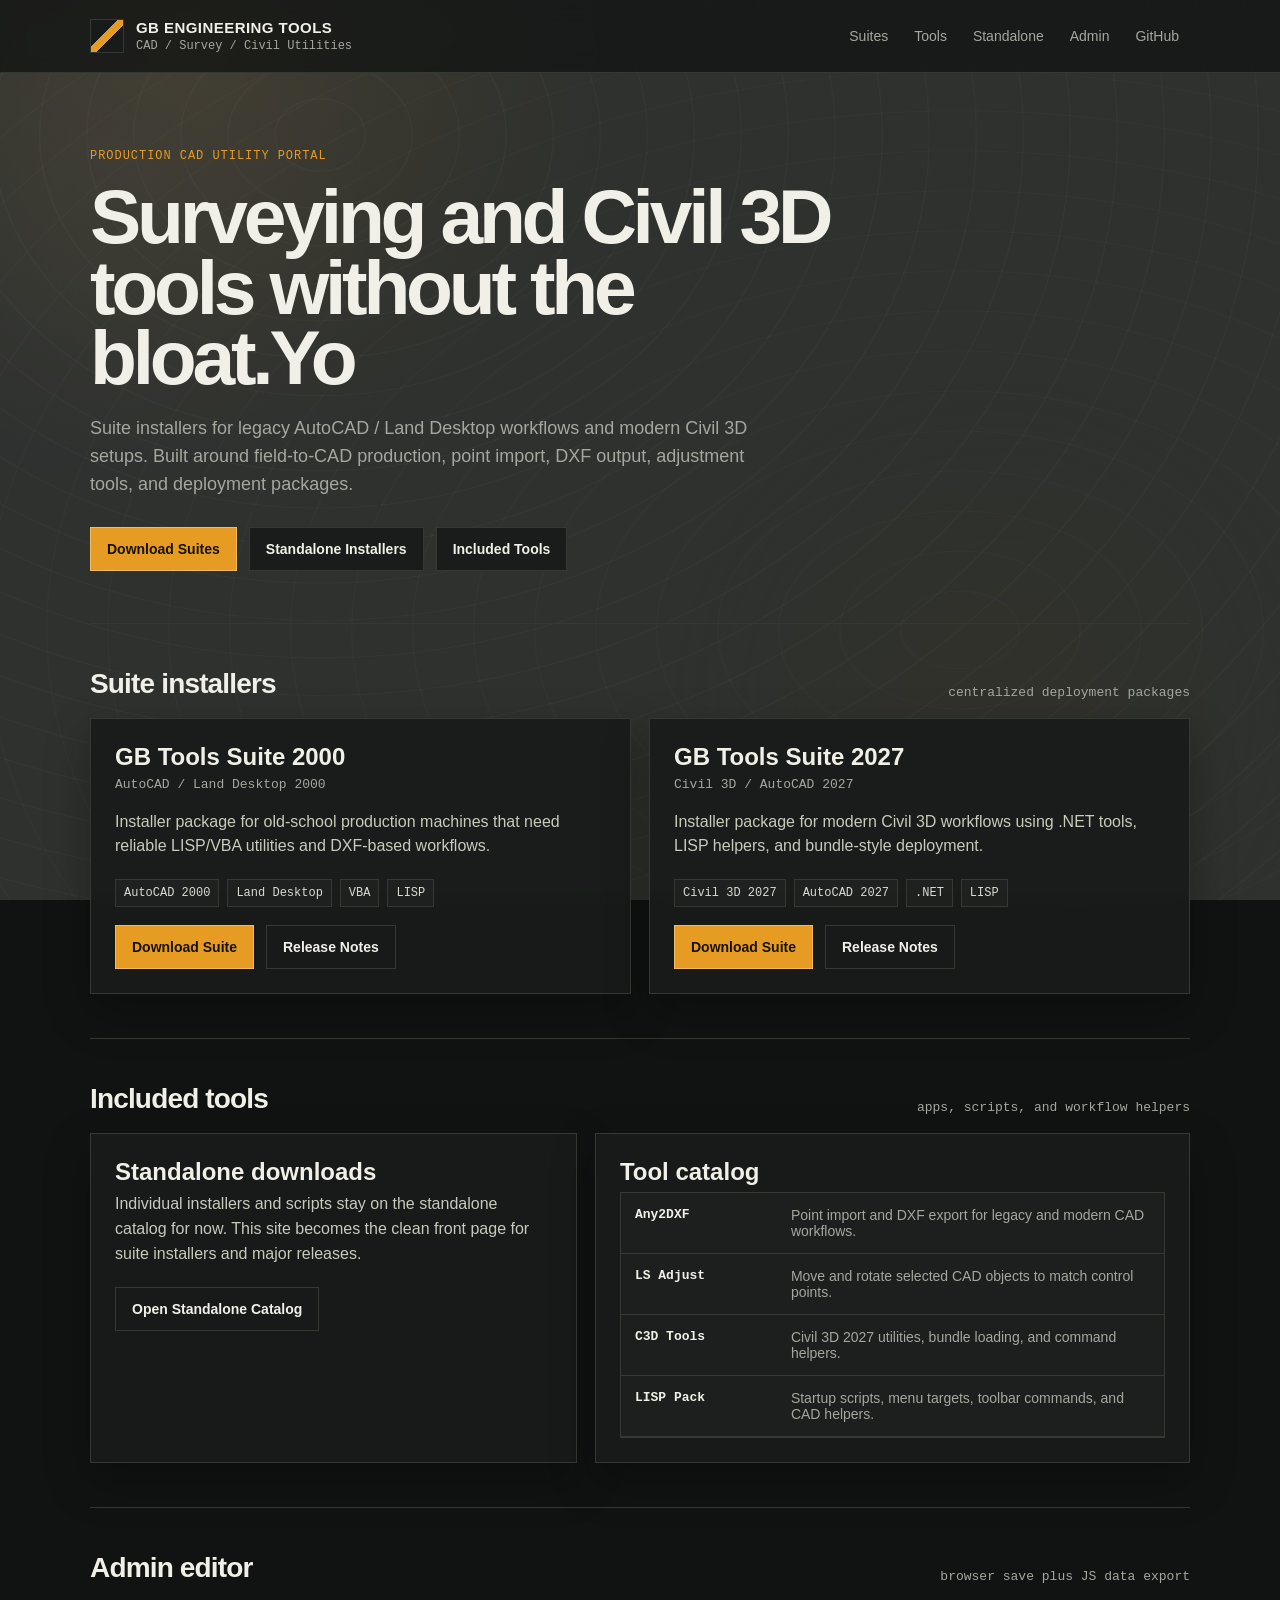
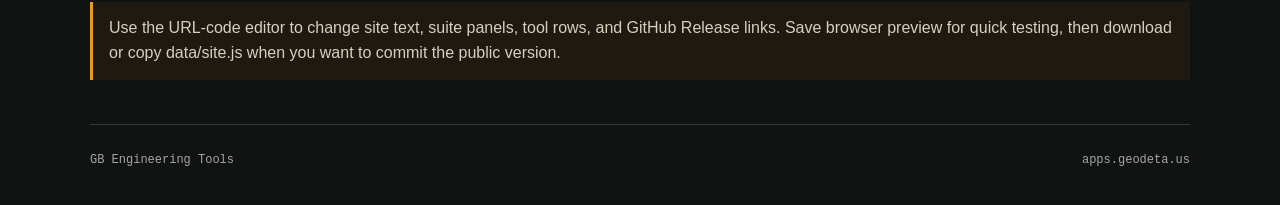
==== docs/index.html @ 68a1e586 "Cache-bust public site assets" ====
<!DOCTYPE html>
<html lang="en">
<head>
  <meta charset="UTF-8">
  <meta name="viewport" content="width=device-width, initial-scale=1.0">
  <title>GB Engineering Tools</title>
  <link rel="stylesheet" href="style.css?v=20260627a">
</head>
<body>
  <div class="bg bg-base"></div>
  <div class="bg bg-topo"></div>
  <div class="bg bg-crosses"></div>

  <header>
    <nav>
      <a class="brand" href="#">
        <div class="mark" aria-hidden="true"></div>
        <div>
          <strong id="brandTitle">GB Engineering Tools</strong>
          <span id="brandSubtitle">CAD / Survey / Civil Utilities</span>
        </div>
      </a>
      <div class="links">
        <a href="#suites" id="navSuites">Suites</a>
        <a href="#tools" id="navTools">Tools</a>
        <a href="#standalone" id="navStandalone">Standalone</a>
        <a href="editor.html?code=gbadmin" id="navAdmin">Admin</a>
        <a href="https://github.com/simplist1/gbengtools" id="navGithub" target="_blank" rel="noopener">GitHub</a>
      </div>
    </nav>
  </header>

  <main class="site">
    <section class="hero">
      <div class="kicker" id="heroKicker">Production CAD Utility Portal</div>
      <h1 id="heroTitle">Surveying and Civil 3D tools without the bloat.</h1>
      <p class="lead" id="heroBody">Suite installers for legacy AutoCAD / Land Desktop workflows and modern Civil 3D setups. Built around field-to-CAD production, point import, DXF output, adjustment tools, and deployment packages.</p>
      <div class="actions">
        <a class="btn primary" href="#suites" id="heroPrimary">Download Suites</a>
        <a class="btn" href="#standalone" id="heroSecondary">Standalone Installers</a>
        <a class="btn" href="#tools" id="heroThird">Included Tools</a>
      </div>
    </section>

    <section id="suites">
      <div class="section-head">
        <h2 id="suitesTitle">Suite installers</h2>
        <p id="suitesCaption">centralized deployment packages</p>
      </div>
      <div class="grid" id="suiteGrid">
        <article class="card">
          <h3>GB Tools Suite 2000</h3>
          <div class="sub">AutoCAD / Land Desktop 2000</div>
          <p>Installer package for old-school production machines that need reliable LISP/VBA utilities and DXF-based workflows.</p>
          <div class="details"><span class="tag">AutoCAD 2000</span><span class="tag">Land Desktop</span><span class="tag">VBA</span><span class="tag">LISP</span></div>
          <div class="actions"><a class="btn primary" href="#">Download Suite</a><a class="btn" href="#">Release Notes</a></div>
        </article>
        <article class="card">
          <h3>GB Tools Suite 2027</h3>
          <div class="sub">Civil 3D / AutoCAD 2027</div>
          <p>Installer package for modern Civil 3D workflows using .NET tools, LISP helpers, and bundle-style deployment.</p>
          <div class="details"><span class="tag">Civil 3D 2027</span><span class="tag">AutoCAD 2027</span><span class="tag">.NET</span><span class="tag">LISP</span></div>
          <div class="actions"><a class="btn primary" href="#">Download Suite</a><a class="btn" href="#">Release Notes</a></div>
        </article>
      </div>
    </section>

    <section id="tools">
      <div class="section-head">
        <h2 id="toolsTitle">Included tools</h2>
        <p id="toolsCaption">apps, scripts, and workflow helpers</p>
      </div>
      <div class="split">
        <div class="card" id="standalone">
          <h3 id="standaloneTitle">Standalone downloads</h3>
          <p id="standaloneDescription">Individual installers and scripts stay on the standalone catalog for now. This site becomes the clean front page for suite installers and major releases.</p>
          <a class="btn" href="https://simplist1.github.io/any2dxf_releases/" id="standaloneButton">Open Standalone Catalog</a>
        </div>
        <div class="card">
          <h3 id="toolCatalogTitle">Tool catalog</h3>
          <div class="tool-list" id="toolList">
            <div class="tool-row"><strong>Any2DXF</strong><span>Point import and DXF export for legacy and modern CAD workflows.</span></div>
            <div class="tool-row"><strong>LS Adjust</strong><span>Move and rotate selected CAD objects to match control points.</span></div>
            <div class="tool-row"><strong>C3D Tools</strong><span>Civil 3D 2027 utilities, bundle loading, and command helpers.</span></div>
            <div class="tool-row"><strong>LISP Pack</strong><span>Startup scripts, menu targets, toolbar commands, and CAD helpers.</span></div>
          </div>
        </div>
      </div>
    </section>

    <section id="admin">
      <div class="section-head">
        <h2 id="adminTitle">Admin editor</h2>
        <p id="adminCaption">browser save plus JS data export</p>
      </div>
      <div class="note" id="adminNote">Use the URL-code editor to change site text, suite panels, tool rows, and GitHub Release links. Save browser preview for quick testing, then download or copy data/site.js when you want to commit the public version.</div>
    </section>

    <footer>
      <span id="footerLeft">GB Engineering Tools</span>
      <span id="footerRight">apps.geodeta.us</span>
    </footer>
  </main>

  <script src="data/site.js?v=20260627a"></script>
  <script src="script.js?v=20260627a"></script>
</body>
</html>
---- docs/style.css ----
:root{--bg:#111312;--panel:rgba(24,27,25,.93);--text:#f1f0e8;--muted:#a5a79f;--line:#343934;--accent:#e69b22;--mono:Consolas,monospace;--sans:Arial,Helvetica,sans-serif}*{box-sizing:border-box}body{margin:0;background:var(--bg);color:var(--text);font-family:var(--sans);overflow-x:hidden}a{color:inherit;text-decoration:none}.bg{position:fixed;inset:0;z-index:0;pointer-events:none}.bg-base{background:radial-gradient(circle at 15% 5%,rgba(230,155,34,.1),transparent 30%),var(--bg)}.bg-topo{opacity:.22;background:repeating-radial-gradient(ellipse at 25% 15%,transparent 0 44px,rgba(255,255,255,.15) 45px,transparent 47px),repeating-radial-gradient(ellipse at 75% 70%,transparent 0 58px,rgba(255,255,255,.12) 59px,transparent 61px)}.bg-crosses{opacity:.22;background-image:linear-gradient(rgba(220,226,216,.42) 0 0),linear-gradient(90deg,rgba(220,226,216,.42) 0 0);background-size:1px 12px,12px 1px;background-position:18px 12px,12px 18px;background-repeat:repeat;animation:gridMove 24s linear infinite,pulse 8s ease-in-out infinite}.bg-crosses:before{content:"";position:absolute;inset:-20%;background:radial-gradient(circle at 20% 30%,rgba(255,255,255,.22),transparent 18%),radial-gradient(circle at 70% 70%,rgba(230,155,34,.16),transparent 20%);filter:blur(26px);animation:wave 18s ease-in-out infinite alternate}@keyframes gridMove{to{background-position:54px 36px,48px 42px}}@keyframes pulse{50%{opacity:.32}}@keyframes wave{to{transform:translate(8%,6%) scale(1.08)}}header{position:relative;z-index:1;border-bottom:1px solid var(--line);background:rgba(17,19,18,.74);backdrop-filter:blur(10px)}nav,.site{width:min(1100px,calc(100% - 32px));margin:0 auto}nav{min-height:72px;display:flex;align-items:center;justify-content:space-between;gap:22px;padding:12px 0}.site{position:relative;z-index:1}.brand{display:flex;align-items:center;gap:12px}.mark{width:34px;height:34px;border:1px solid var(--line);background:linear-gradient(135deg,transparent 0 42%,var(--accent) 42% 58%,transparent 58%),var(--panel)}.brand strong{text-transform:uppercase;font-size:15px;letter-spacing:.03em}.brand span{display:block;color:var(--muted);font-family:var(--mono);font-size:12px;margin-top:2px}.links{display:flex;gap:4px;flex-wrap:wrap}.links a{color:var(--muted);padding:8px 10px;font-size:14px;border:1px solid transparent}.links a:hover{color:var(--text);border-color:var(--line)}.hero{padding:76px 0 52px;border-bottom:1px solid var(--line)}.kicker{color:var(--accent);font-family:var(--mono);font-size:12px;text-transform:uppercase;letter-spacing:.08em;margin-bottom:18px}h1{max-width:780px;margin:0;font-size:clamp(42px,6vw,78px);line-height:.92;letter-spacing:-.055em}.lead{max-width:680px;margin:22px 0 28px;color:var(--muted);font-size:18px;line-height:1.55}.actions{display:flex;flex-wrap:wrap;gap:12px}.btn{display:inline-flex;align-items:center;justify-content:center;min-height:44px;padding:0 16px;border:1px solid var(--line);background:rgba(24,27,25,.9);color:var(--text);font-weight:700;font-size:14px}.btn.primary{background:var(--accent);border-color:#efbb64;color:#171207}section{padding:44px 0;border-bottom:1px solid var(--line)}.section-head{display:flex;justify-content:space-between;align-items:end;gap:20px;margin-bottom:18px}h2{margin:0;font-size:28px;letter-spacing:-.03em}.section-head p{margin:0;color:var(--muted);font-family:var(--mono);font-size:13px}.grid{display:grid;grid-template-columns:repeat(2,minmax(0,1fr));gap:18px}.card{border:1px solid var(--line);background:var(--panel);padding:24px;box-shadow:0 18px 42px rgba(0,0,0,.28);backdrop-filter:blur(10px)}.card h3{margin:0 0 6px;font-size:24px}.sub{color:var(--muted);font-family:var(--mono);font-size:13px;margin-bottom:18px}.card p{margin:0 0 20px;color:#c8cabe;line-height:1.55}.details{display:flex;flex-wrap:wrap;gap:8px;margin-bottom:18px}.tag{border:1px solid var(--line);background:rgba(255,255,255,.025);color:#d9dbd2;padding:6px 8px;font-family:var(--mono);font-size:12px}.split{display:grid;grid-template-columns:.9fr 1.1fr;gap:18px}.tool-list{border:1px solid var(--line);background:rgba(255,255,255,.02);max-height:300px;overflow:auto}.tool-row{display:grid;grid-template-columns:140px 1fr;gap:16px;padding:14px;border-bottom:1px solid var(--line)}.tool-row strong{font-family:var(--mono);font-size:13px}.tool-row span{color:var(--muted);font-size:14px}.note{border-left:3px solid var(--accent);padding:14px 16px;background:rgba(230,155,34,.06);color:#d7d0bf;line-height:1.55}footer{padding:28px 0 38px;color:var(--muted);font-family:var(--mono);font-size:12px;display:flex;justify-content:space-between;gap:18px}@media(max-width:820px){nav{align-items:flex-start;flex-direction:column}.grid,.split{grid-template-columns:1fr}.tool-row{grid-template-columns:1fr;gap:6px}.section-head,footer{align-items:flex-start;flex-direction:column}}
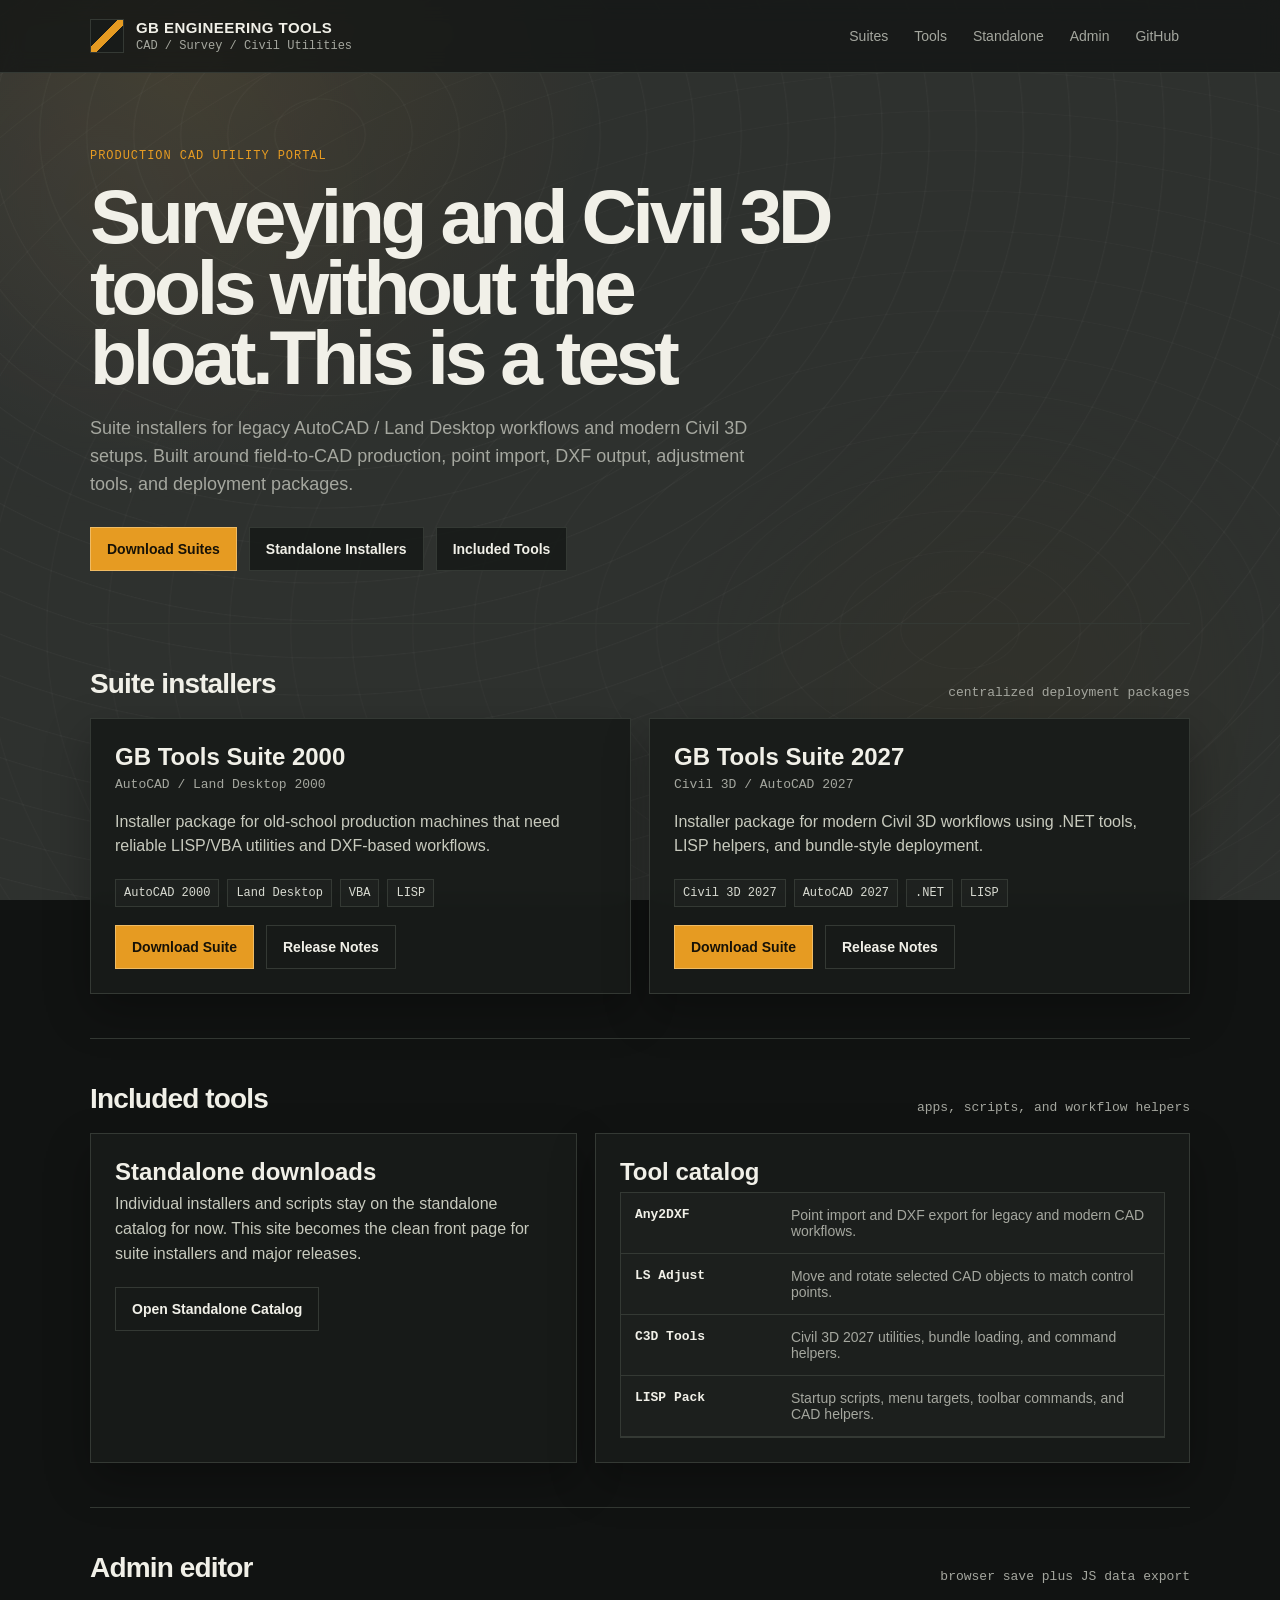
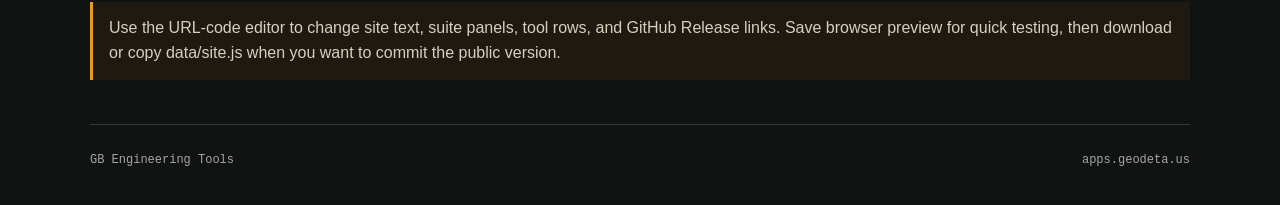
==== commit b2b4e897: "Load fresh public site data script" ====
--- a/docs/index.html
+++ b/docs/index.html
@@ -4,7 +4,7 @@
   <meta charset="UTF-8">
   <meta name="viewport" content="width=device-width, initial-scale=1.0">
   <title>GB Engineering Tools</title>
-  <link rel="stylesheet" href="style.css?v=20260627a">
+  <link rel="stylesheet" href="style.css?v=20260629sync">
 </head>
 <body>
   <div class="bg bg-base"></div>
@@ -102,7 +102,7 @@
     </footer>
   </main>
 
-  <script src="data/site.js?v=20260627a"></script>
-  <script src="script.js?v=20260627a"></script>
+  <script src="data/site.js?v=20260629sync"></script>
+  <script src="script.js?v=20260629sync"></script>
 </body>
 </html>
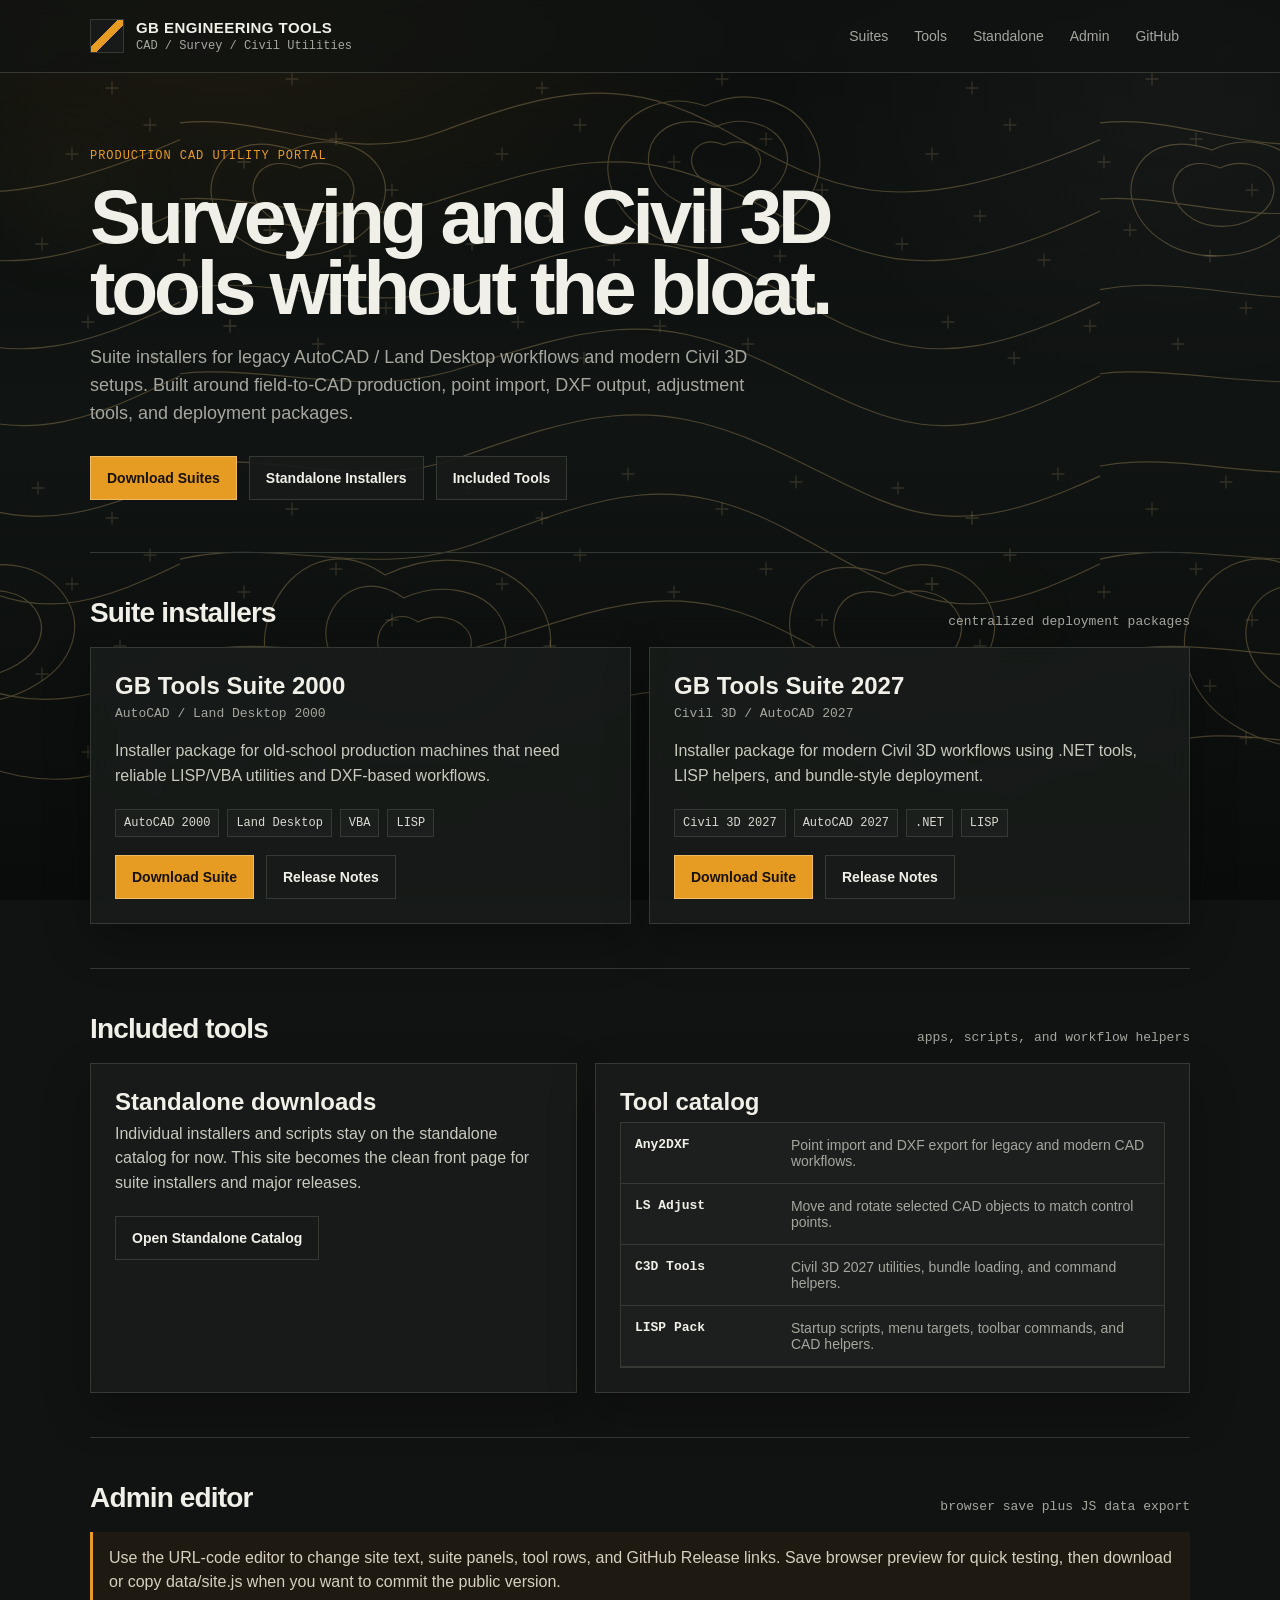
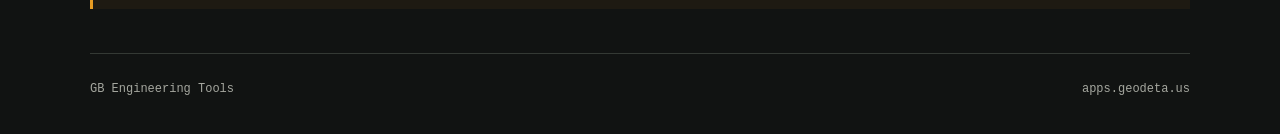
==== commit a90e6ec2: "Bump public stylesheet cache for topo background" ====
--- a/docs/index.html
+++ b/docs/index.html
@@ -4,7 +4,7 @@
   <meta charset="UTF-8">
   <meta name="viewport" content="width=device-width, initial-scale=1.0">
   <title>GB Engineering Tools</title>
-  <link rel="stylesheet" href="style.css?v=20260629sync">
+  <link rel="stylesheet" href="style.css?v=20260629topo">
 </head>
 <body>
   <div class="bg bg-base"></div>
--- a/docs/style.css
+++ b/docs/style.css
@@ -1 +1 @@
-:root{--bg:#111312;--panel:rgba(24,27,25,.93);--text:#f1f0e8;--muted:#a5a79f;--line:#343934;--accent:#e69b22;--mono:Consolas,monospace;--sans:Arial,Helvetica,sans-serif}*{box-sizing:border-box}body{margin:0;background:var(--bg);color:var(--text);font-family:var(--sans);overflow-x:hidden}a{color:inherit;text-decoration:none}.bg{position:fixed;inset:0;z-index:0;pointer-events:none}.bg-base{background:radial-gradient(circle at 15% 5%,rgba(230,155,34,.1),transparent 30%),var(--bg)}.bg-topo{opacity:.22;background:repeating-radial-gradient(ellipse at 25% 15%,transparent 0 44px,rgba(255,255,255,.15) 45px,transparent 47px),repeating-radial-gradient(ellipse at 75% 70%,transparent 0 58px,rgba(255,255,255,.12) 59px,transparent 61px)}.bg-crosses{opacity:.22;background-image:linear-gradient(rgba(220,226,216,.42) 0 0),linear-gradient(90deg,rgba(220,226,216,.42) 0 0);background-size:1px 12px,12px 1px;background-position:18px 12px,12px 18px;background-repeat:repeat;animation:gridMove 24s linear infinite,pulse 8s ease-in-out infinite}.bg-crosses:before{content:"";position:absolute;inset:-20%;background:radial-gradient(circle at 20% 30%,rgba(255,255,255,.22),transparent 18%),radial-gradient(circle at 70% 70%,rgba(230,155,34,.16),transparent 20%);filter:blur(26px);animation:wave 18s ease-in-out infinite alternate}@keyframes gridMove{to{background-position:54px 36px,48px 42px}}@keyframes pulse{50%{opacity:.32}}@keyframes wave{to{transform:translate(8%,6%) scale(1.08)}}header{position:relative;z-index:1;border-bottom:1px solid var(--line);background:rgba(17,19,18,.74);backdrop-filter:blur(10px)}nav,.site{width:min(1100px,calc(100% - 32px));margin:0 auto}nav{min-height:72px;display:flex;align-items:center;justify-content:space-between;gap:22px;padding:12px 0}.site{position:relative;z-index:1}.brand{display:flex;align-items:center;gap:12px}.mark{width:34px;height:34px;border:1px solid var(--line);background:linear-gradient(135deg,transparent 0 42%,var(--accent) 42% 58%,transparent 58%),var(--panel)}.brand strong{text-transform:uppercase;font-size:15px;letter-spacing:.03em}.brand span{display:block;color:var(--muted);font-family:var(--mono);font-size:12px;margin-top:2px}.links{display:flex;gap:4px;flex-wrap:wrap}.links a{color:var(--muted);padding:8px 10px;font-size:14px;border:1px solid transparent}.links a:hover{color:var(--text);border-color:var(--line)}.hero{padding:76px 0 52px;border-bottom:1px solid var(--line)}.kicker{color:var(--accent);font-family:var(--mono);font-size:12px;text-transform:uppercase;letter-spacing:.08em;margin-bottom:18px}h1{max-width:780px;margin:0;font-size:clamp(42px,6vw,78px);line-height:.92;letter-spacing:-.055em}.lead{max-width:680px;margin:22px 0 28px;color:var(--muted);font-size:18px;line-height:1.55}.actions{display:flex;flex-wrap:wrap;gap:12px}.btn{display:inline-flex;align-items:center;justify-content:center;min-height:44px;padding:0 16px;border:1px solid var(--line);background:rgba(24,27,25,.9);color:var(--text);font-weight:700;font-size:14px}.btn.primary{background:var(--accent);border-color:#efbb64;color:#171207}section{padding:44px 0;border-bottom:1px solid var(--line)}.section-head{display:flex;justify-content:space-between;align-items:end;gap:20px;margin-bottom:18px}h2{margin:0;font-size:28px;letter-spacing:-.03em}.section-head p{margin:0;color:var(--muted);font-family:var(--mono);font-size:13px}.grid{display:grid;grid-template-columns:repeat(2,minmax(0,1fr));gap:18px}.card{border:1px solid var(--line);background:var(--panel);padding:24px;box-shadow:0 18px 42px rgba(0,0,0,.28);backdrop-filter:blur(10px)}.card h3{margin:0 0 6px;font-size:24px}.sub{color:var(--muted);font-family:var(--mono);font-size:13px;margin-bottom:18px}.card p{margin:0 0 20px;color:#c8cabe;line-height:1.55}.details{display:flex;flex-wrap:wrap;gap:8px;margin-bottom:18px}.tag{border:1px solid var(--line);background:rgba(255,255,255,.025);color:#d9dbd2;padding:6px 8px;font-family:var(--mono);font-size:12px}.split{display:grid;grid-template-columns:.9fr 1.1fr;gap:18px}.tool-list{border:1px solid var(--line);background:rgba(255,255,255,.02);max-height:300px;overflow:auto}.tool-row{display:grid;grid-template-columns:140px 1fr;gap:16px;padding:14px;border-bottom:1px solid var(--line)}.tool-row strong{font-family:var(--mono);font-size:13px}.tool-row span{color:var(--muted);font-size:14px}.note{border-left:3px solid var(--accent);padding:14px 16px;background:rgba(230,155,34,.06);color:#d7d0bf;line-height:1.55}footer{padding:28px 0 38px;color:var(--muted);font-family:var(--mono);font-size:12px;display:flex;justify-content:space-between;gap:18px}@media(max-width:820px){nav{align-items:flex-start;flex-direction:column}.grid,.split{grid-template-columns:1fr}.tool-row{grid-template-columns:1fr;gap:6px}.section-head,footer{align-items:flex-start;flex-direction:column}}
+:root{--bg:#111312;--panel:rgba(24,27,25,.93);--text:#f1f0e8;--muted:#a5a79f;--line:#343934;--accent:#e69b22;--mono:Consolas,monospace;--sans:Arial,Helvetica,sans-serif}*{box-sizing:border-box}body{margin:0;background:var(--bg);color:var(--text);font-family:var(--sans);overflow-x:hidden}a{color:inherit;text-decoration:none}.bg{position:fixed;inset:0;z-index:0;pointer-events:none}.bg-base{background:radial-gradient(900px 600px at 18% -8%,rgba(230,155,34,.1),transparent 62%),radial-gradient(700px 520px at 92% 10%,rgba(255,255,255,.035),transparent 58%),linear-gradient(180deg,#0b0e0d 0%,#101412 48%,#090c0b 100%)}.bg-topo{opacity:.36;background-repeat:repeat;background-size:920px 920px;background-position:center;background-image:url("data:image/svg+xml,%3Csvg xmlns='http://www.w3.org/2000/svg' viewBox='0 0 920 920' fill='none'%3E%3Cg stroke='%23d9b06a' stroke-width='1.15' stroke-linecap='round' stroke-linejoin='round' opacity='.82'%3E%3Cpath d='M-60 150 C55 95 145 185 260 142 S445 82 548 142 715 228 875 168 1000 68 1060 132'/%3E%3Cpath d='M-70 225 C42 178 135 250 255 212 S448 148 560 205 728 302 882 238 1000 148 1065 202'/%3E%3Cpath d='M-42 312 C75 265 168 336 288 294 S470 230 580 290 742 388 880 330 1000 245 1060 292'/%3E%3Cpath d='M-60 398 C56 354 158 418 282 378 S470 318 585 372 748 466 880 405 1000 330 1065 372'/%3E%3Cpath d='M-50 492 C62 440 158 510 278 468 S466 402 586 456 748 558 888 500 998 420 1065 470'/%3E%3Cpath d='M-40 582 C78 532 178 598 300 552 S492 478 608 540 768 642 885 590 1000 518 1068 558'/%3E%3Cpath d='M-30 676 C86 626 188 692 308 654 S498 584 612 645 770 732 886 686 995 620 1060 662'/%3E%3Cpath d='M38 762 C145 718 225 782 332 742 S512 678 620 730 782 812 890 768 988 708 1042 746'/%3E%3Cpath d='M525 116 c44 -20 90 -5 108 30 17 33 1 71 -38 94 -38 23 -90 24 -126 3 -34 -20 -50 -57 -36 -90 13 -30 49 -52 92 -37z'/%3E%3Cpath d='M535 137 c26 -12 56 -4 68 16 11 19 1 42 -24 56 -25 14 -58 15 -82 2 -23 -12 -34 -35 -26 -56 8 -18 30 -31 64 -18z'/%3E%3Cpath d='M544 155 c12 -6 27 -3 34 7 6 9 1 21 -11 28 -13 8 -30 8 -42 1 -11 -6 -16 -18 -12 -28 4 -9 15 -15 31 -8z'/%3E%3Cpath d='M205 585 c55 -27 120 -16 151 24 30 39 13 92 -41 124 -52 32 -126 34 -176 5 -48 -27 -67 -76 -46 -122 18 -40 63 -65 112 -31z'/%3E%3Cpath d='M224 608 c34 -16 75 -9 93 14 18 24 8 54 -24 73 -33 20 -80 21 -112 3 -30 -18 -43 -50 -30 -76 12 -23 40 -37 73 -14z'/%3E%3Cpath d='M238 632 c18 -9 39 -5 49 8 9 12 4 28 -13 38 -17 11 -42 12 -58 2 -16 -9 -22 -25 -16 -39 6 -13 22 -20 38 -9z'/%3E%3Cpath d='M705 584 c36 -18 78 -9 99 21 21 29 10 67 -27 89 -36 23 -88 25 -124 4 -34 -19 -51 -53 -40 -84 10 -29 40 -47 92 -30z'/%3E%3Cpath d='M713 606 c22 -10 49 -5 62 13 13 18 6 41 -17 55 -23 15 -54 16 -77 3 -22 -12 -32 -33 -25 -53 6 -18 24 -29 57 -18z'/%3E%3Cpath d='M112 160 c31 -15 69 -8 86 16 16 24 5 56 -26 75 -32 19 -76 20 -106 2 -29 -17 -42 -47 -31 -71 10 -23 36 -36 77 -22z'/%3E%3Cpath d='M120 178 c19 -9 41 -4 50 9 9 14 2 31 -16 41 -19 11 -44 11 -61 1 -16 -10 -24 -26 -18 -40 6 -13 20 -21 45 -11z'/%3E%3C/g%3E%3C/svg%3E");mix-blend-mode:screen;filter:drop-shadow(0 0 10px rgba(230,155,34,.06))}.bg-crosses{opacity:.16;background-repeat:repeat;background-size:430px 430px;background-image:url("data:image/svg+xml,%3Csvg xmlns='http://www.w3.org/2000/svg' viewBox='0 0 430 430' fill='none'%3E%3Cg stroke='%23f3d29b' stroke-width='1.35' stroke-linecap='round' opacity='.95'%3E%3Cpath d='M38 52v12M32 58h12'/%3E%3Cpath d='M112 82v12M106 88h12'/%3E%3Cpath d='M198 38v12M192 44h12'/%3E%3Cpath d='M292 73v12M286 79h12'/%3E%3Cpath d='M366 46v12M360 52h12'/%3E%3Cpath d='M72 148v12M66 154h12'/%3E%3Cpath d='M150 119v12M144 125h12'/%3E%3Cpath d='M244 156v12M238 162h12'/%3E%3Cpath d='M336 133v12M330 139h12'/%3E%3Cpath d='M392 184v12M386 190h12'/%3E%3Cpath d='M42 238v12M36 244h12'/%3E%3Cpath d='M120 210v12M114 216h12'/%3E%3Cpath d='M184 254v12M178 260h12'/%3E%3Cpath d='M270 224v12M264 230h12'/%3E%3Cpath d='M350 250v12M344 256h12'/%3E%3Cpath d='M88 316v12M82 322h12'/%3E%3Cpath d='M154 352v12M148 358h12'/%3E%3Cpath d='M230 320v12M224 326h12'/%3E%3Cpath d='M318 338v12M312 344h12'/%3E%3Cpath d='M386 302v12M380 308h12'/%3E%3C/g%3E%3C/svg%3E");animation:crossDrift 34s linear infinite}.bg-crosses:before{content:"";position:absolute;inset:-16%;background:radial-gradient(circle 190px at 16% 28%,rgba(255,214,140,.14),transparent 70%),radial-gradient(circle 130px at 72% 64%,rgba(255,214,140,.09),transparent 68%),radial-gradient(circle 115px at 44% 82%,rgba(255,214,140,.07),transparent 68%);filter:blur(30px);animation:crossGlowMove 18s ease-in-out infinite alternate}.bg-crosses:after{content:"";position:absolute;inset:0;background:inherit;opacity:.9;filter:drop-shadow(0 0 7px rgba(255,210,120,.5));-webkit-mask-image:radial-gradient(circle 175px at 18% 28%,#000 0 38%,transparent 70%),radial-gradient(circle 125px at 74% 62%,#000 0 36%,transparent 68%),radial-gradient(circle 105px at 42% 82%,#000 0 34%,transparent 66%);mask-image:radial-gradient(circle 175px at 18% 28%,#000 0 38%,transparent 70%),radial-gradient(circle 125px at 74% 62%,#000 0 36%,transparent 68%),radial-gradient(circle 105px at 42% 82%,#000 0 34%,transparent 66%);animation:crossMaskMove 18s ease-in-out infinite alternate}@keyframes crossDrift{to{background-position:430px 430px}}@keyframes crossGlowMove{0%{background:radial-gradient(circle 190px at 16% 28%,rgba(255,214,140,.14),transparent 70%),radial-gradient(circle 130px at 72% 64%,rgba(255,214,140,.09),transparent 68%),radial-gradient(circle 115px at 44% 82%,rgba(255,214,140,.07),transparent 68%)}50%{background:radial-gradient(circle 230px at 58% 20%,rgba(255,214,140,.14),transparent 70%),radial-gradient(circle 120px at 20% 68%,rgba(255,214,140,.09),transparent 68%),radial-gradient(circle 95px at 82% 78%,rgba(255,214,140,.07),transparent 68%)}100%{background:radial-gradient(circle 200px at 82% 34%,rgba(255,214,140,.14),transparent 70%),radial-gradient(circle 145px at 36% 74%,rgba(255,214,140,.09),transparent 68%),radial-gradient(circle 105px at 12% 54%,rgba(255,214,140,.07),transparent 68%)}}@keyframes crossMaskMove{0%{-webkit-mask-image:radial-gradient(circle 175px at 18% 28%,#000 0 38%,transparent 70%),radial-gradient(circle 125px at 74% 62%,#000 0 36%,transparent 68%),radial-gradient(circle 105px at 42% 82%,#000 0 34%,transparent 66%);mask-image:radial-gradient(circle 175px at 18% 28%,#000 0 38%,transparent 70%),radial-gradient(circle 125px at 74% 62%,#000 0 36%,transparent 68%),radial-gradient(circle 105px at 42% 82%,#000 0 34%,transparent 66%)}50%{-webkit-mask-image:radial-gradient(circle 230px at 58% 20%,#000 0 38%,transparent 70%),radial-gradient(circle 120px at 20% 68%,#000 0 36%,transparent 68%),radial-gradient(circle 95px at 82% 78%,#000 0 34%,transparent 66%);mask-image:radial-gradient(circle 230px at 58% 20%,#000 0 38%,transparent 70%),radial-gradient(circle 120px at 20% 68%,#000 0 36%,transparent 68%),radial-gradient(circle 95px at 82% 78%,#000 0 34%,transparent 66%)}100%{-webkit-mask-image:radial-gradient(circle 200px at 82% 34%,#000 0 38%,transparent 70%),radial-gradient(circle 145px at 36% 74%,#000 0 36%,transparent 68%),radial-gradient(circle 105px at 12% 54%,#000 0 34%,transparent 66%);mask-image:radial-gradient(circle 200px at 82% 34%,#000 0 38%,transparent 70%),radial-gradient(circle 145px at 36% 74%,#000 0 36%,transparent 68%),radial-gradient(circle 105px at 12% 54%,#000 0 34%,transparent 66%)}}header{position:relative;z-index:1;border-bottom:1px solid var(--line);background:rgba(17,19,18,.74);backdrop-filter:blur(10px)}nav,.site{width:min(1100px,calc(100% - 32px));margin:0 auto}nav{min-height:72px;display:flex;align-items:center;justify-content:space-between;gap:22px;padding:12px 0}.site{position:relative;z-index:1}.brand{display:flex;align-items:center;gap:12px}.mark{width:34px;height:34px;border:1px solid var(--line);background:linear-gradient(135deg,transparent 0 42%,var(--accent) 42% 58%,transparent 58%),var(--panel)}.brand strong{text-transform:uppercase;font-size:15px;letter-spacing:.03em}.brand span{display:block;color:var(--muted);font-family:var(--mono);font-size:12px;margin-top:2px}.links{display:flex;gap:4px;flex-wrap:wrap}.links a{color:var(--muted);padding:8px 10px;font-size:14px;border:1px solid transparent}.links a:hover{color:var(--text);border-color:var(--line)}.hero{padding:76px 0 52px;border-bottom:1px solid var(--line)}.kicker{color:var(--accent);font-family:var(--mono);font-size:12px;text-transform:uppercase;letter-spacing:.08em;margin-bottom:18px}h1{max-width:780px;margin:0;font-size:clamp(42px,6vw,78px);line-height:.92;letter-spacing:-.055em}.lead{max-width:680px;margin:22px 0 28px;color:var(--muted);font-size:18px;line-height:1.55}.actions{display:flex;flex-wrap:wrap;gap:12px}.btn{display:inline-flex;align-items:center;justify-content:center;min-height:44px;padding:0 16px;border:1px solid var(--line);background:rgba(24,27,25,.9);color:var(--text);font-weight:700;font-size:14px}.btn.primary{background:var(--accent);border-color:#efbb64;color:#171207}section{padding:44px 0;border-bottom:1px solid var(--line)}.section-head{display:flex;justify-content:space-between;align-items:end;gap:20px;margin-bottom:18px}h2{margin:0;font-size:28px;letter-spacing:-.03em}.section-head p{margin:0;color:var(--muted);font-family:var(--mono);font-size:13px}.grid{display:grid;grid-template-columns:repeat(2,minmax(0,1fr));gap:18px}.card{border:1px solid var(--line);background:var(--panel);padding:24px;box-shadow:0 18px 42px rgba(0,0,0,.28);backdrop-filter:blur(10px)}.card h3{margin:0 0 6px;font-size:24px}.sub{color:var(--muted);font-family:var(--mono);font-size:13px;margin-bottom:18px}.card p{margin:0 0 20px;color:#c8cabe;line-height:1.55}.details{display:flex;flex-wrap:wrap;gap:8px;margin-bottom:18px}.tag{border:1px solid var(--line);background:rgba(255,255,255,.025);color:#d9dbd2;padding:6px 8px;font-family:var(--mono);font-size:12px}.split{display:grid;grid-template-columns:.9fr 1.1fr;gap:18px}.tool-list{border:1px solid var(--line);background:rgba(255,255,255,.02);max-height:300px;overflow:auto}.tool-row{display:grid;grid-template-columns:140px 1fr;gap:16px;padding:14px;border-bottom:1px solid var(--line)}.tool-row strong{font-family:var(--mono);font-size:13px}.tool-row span{color:var(--muted);font-size:14px}.note{border-left:3px solid var(--accent);padding:14px 16px;background:rgba(230,155,34,.06);color:#d7d0bf;line-height:1.55}footer{padding:28px 0 38px;color:var(--muted);font-family:var(--mono);font-size:12px;display:flex;justify-content:space-between;gap:18px}@media(max-width:820px){nav{align-items:flex-start;flex-direction:column}.grid,.split{grid-template-columns:1fr}.tool-row{grid-template-columns:1fr;gap:6px}.section-head,footer{align-items:flex-start;flex-direction:column}}
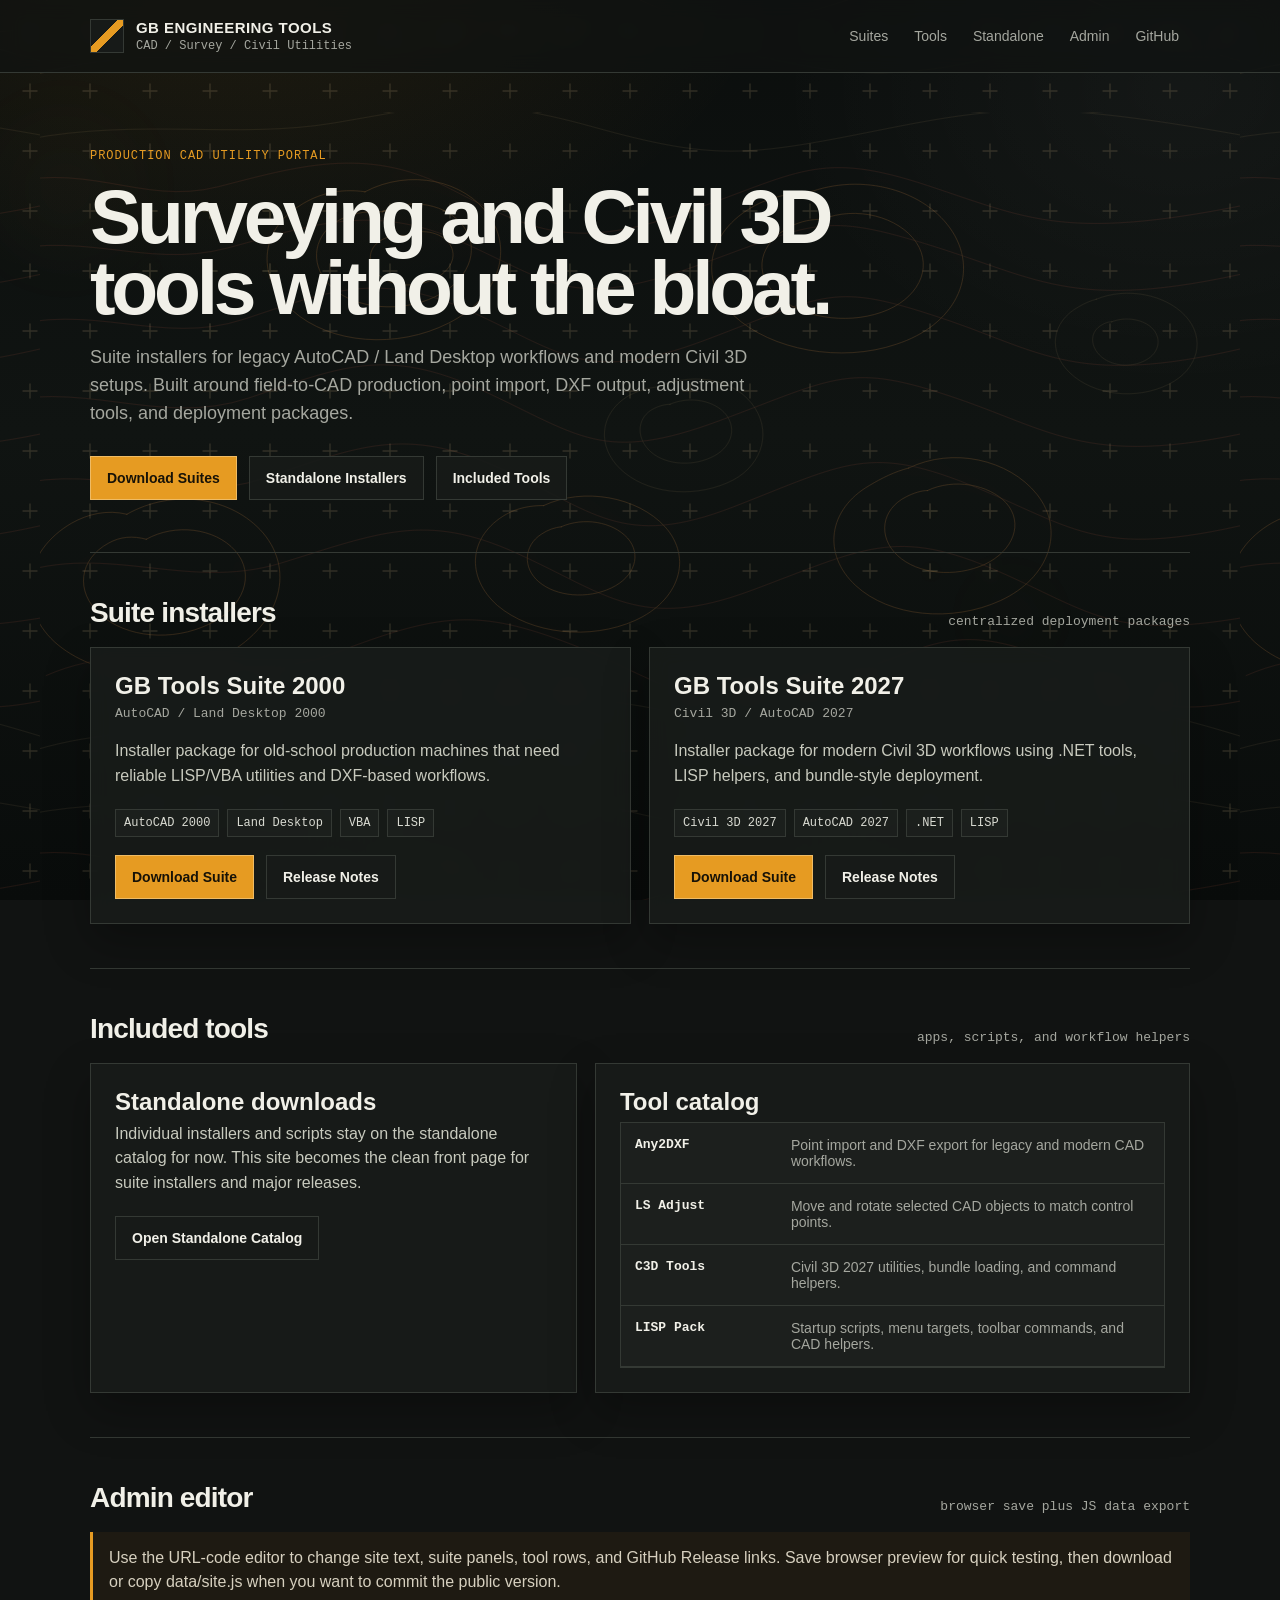
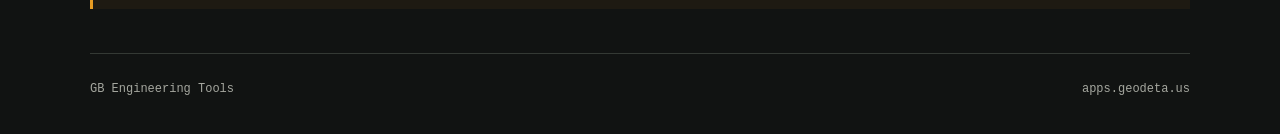
==== commit e20e41ca: "Bump stylesheet cache for SVG background" ====
--- a/docs/index.html
+++ b/docs/index.html
@@ -4,7 +4,7 @@
   <meta charset="UTF-8">
   <meta name="viewport" content="width=device-width, initial-scale=1.0">
   <title>GB Engineering Tools</title>
-  <link rel="stylesheet" href="style.css?v=20260629topo">
+  <link rel="stylesheet" href="style.css?v=20260629svgcross">
 </head>
 <body>
   <div class="bg bg-base"></div>
--- a/docs/style.css
+++ b/docs/style.css
@@ -1 +1 @@
-:root{--bg:#111312;--panel:rgba(24,27,25,.93);--text:#f1f0e8;--muted:#a5a79f;--line:#343934;--accent:#e69b22;--mono:Consolas,monospace;--sans:Arial,Helvetica,sans-serif}*{box-sizing:border-box}body{margin:0;background:var(--bg);color:var(--text);font-family:var(--sans);overflow-x:hidden}a{color:inherit;text-decoration:none}.bg{position:fixed;inset:0;z-index:0;pointer-events:none}.bg-base{background:radial-gradient(900px 600px at 18% -8%,rgba(230,155,34,.1),transparent 62%),radial-gradient(700px 520px at 92% 10%,rgba(255,255,255,.035),transparent 58%),linear-gradient(180deg,#0b0e0d 0%,#101412 48%,#090c0b 100%)}.bg-topo{opacity:.36;background-repeat:repeat;background-size:920px 920px;background-position:center;background-image:url("data:image/svg+xml,%3Csvg xmlns='http://www.w3.org/2000/svg' viewBox='0 0 920 920' fill='none'%3E%3Cg stroke='%23d9b06a' stroke-width='1.15' stroke-linecap='round' stroke-linejoin='round' opacity='.82'%3E%3Cpath d='M-60 150 C55 95 145 185 260 142 S445 82 548 142 715 228 875 168 1000 68 1060 132'/%3E%3Cpath d='M-70 225 C42 178 135 250 255 212 S448 148 560 205 728 302 882 238 1000 148 1065 202'/%3E%3Cpath d='M-42 312 C75 265 168 336 288 294 S470 230 580 290 742 388 880 330 1000 245 1060 292'/%3E%3Cpath d='M-60 398 C56 354 158 418 282 378 S470 318 585 372 748 466 880 405 1000 330 1065 372'/%3E%3Cpath d='M-50 492 C62 440 158 510 278 468 S466 402 586 456 748 558 888 500 998 420 1065 470'/%3E%3Cpath d='M-40 582 C78 532 178 598 300 552 S492 478 608 540 768 642 885 590 1000 518 1068 558'/%3E%3Cpath d='M-30 676 C86 626 188 692 308 654 S498 584 612 645 770 732 886 686 995 620 1060 662'/%3E%3Cpath d='M38 762 C145 718 225 782 332 742 S512 678 620 730 782 812 890 768 988 708 1042 746'/%3E%3Cpath d='M525 116 c44 -20 90 -5 108 30 17 33 1 71 -38 94 -38 23 -90 24 -126 3 -34 -20 -50 -57 -36 -90 13 -30 49 -52 92 -37z'/%3E%3Cpath d='M535 137 c26 -12 56 -4 68 16 11 19 1 42 -24 56 -25 14 -58 15 -82 2 -23 -12 -34 -35 -26 -56 8 -18 30 -31 64 -18z'/%3E%3Cpath d='M544 155 c12 -6 27 -3 34 7 6 9 1 21 -11 28 -13 8 -30 8 -42 1 -11 -6 -16 -18 -12 -28 4 -9 15 -15 31 -8z'/%3E%3Cpath d='M205 585 c55 -27 120 -16 151 24 30 39 13 92 -41 124 -52 32 -126 34 -176 5 -48 -27 -67 -76 -46 -122 18 -40 63 -65 112 -31z'/%3E%3Cpath d='M224 608 c34 -16 75 -9 93 14 18 24 8 54 -24 73 -33 20 -80 21 -112 3 -30 -18 -43 -50 -30 -76 12 -23 40 -37 73 -14z'/%3E%3Cpath d='M238 632 c18 -9 39 -5 49 8 9 12 4 28 -13 38 -17 11 -42 12 -58 2 -16 -9 -22 -25 -16 -39 6 -13 22 -20 38 -9z'/%3E%3Cpath d='M705 584 c36 -18 78 -9 99 21 21 29 10 67 -27 89 -36 23 -88 25 -124 4 -34 -19 -51 -53 -40 -84 10 -29 40 -47 92 -30z'/%3E%3Cpath d='M713 606 c22 -10 49 -5 62 13 13 18 6 41 -17 55 -23 15 -54 16 -77 3 -22 -12 -32 -33 -25 -53 6 -18 24 -29 57 -18z'/%3E%3Cpath d='M112 160 c31 -15 69 -8 86 16 16 24 5 56 -26 75 -32 19 -76 20 -106 2 -29 -17 -42 -47 -31 -71 10 -23 36 -36 77 -22z'/%3E%3Cpath d='M120 178 c19 -9 41 -4 50 9 9 14 2 31 -16 41 -19 11 -44 11 -61 1 -16 -10 -24 -26 -18 -40 6 -13 20 -21 45 -11z'/%3E%3C/g%3E%3C/svg%3E");mix-blend-mode:screen;filter:drop-shadow(0 0 10px rgba(230,155,34,.06))}.bg-crosses{opacity:.16;background-repeat:repeat;background-size:430px 430px;background-image:url("data:image/svg+xml,%3Csvg xmlns='http://www.w3.org/2000/svg' viewBox='0 0 430 430' fill='none'%3E%3Cg stroke='%23f3d29b' stroke-width='1.35' stroke-linecap='round' opacity='.95'%3E%3Cpath d='M38 52v12M32 58h12'/%3E%3Cpath d='M112 82v12M106 88h12'/%3E%3Cpath d='M198 38v12M192 44h12'/%3E%3Cpath d='M292 73v12M286 79h12'/%3E%3Cpath d='M366 46v12M360 52h12'/%3E%3Cpath d='M72 148v12M66 154h12'/%3E%3Cpath d='M150 119v12M144 125h12'/%3E%3Cpath d='M244 156v12M238 162h12'/%3E%3Cpath d='M336 133v12M330 139h12'/%3E%3Cpath d='M392 184v12M386 190h12'/%3E%3Cpath d='M42 238v12M36 244h12'/%3E%3Cpath d='M120 210v12M114 216h12'/%3E%3Cpath d='M184 254v12M178 260h12'/%3E%3Cpath d='M270 224v12M264 230h12'/%3E%3Cpath d='M350 250v12M344 256h12'/%3E%3Cpath d='M88 316v12M82 322h12'/%3E%3Cpath d='M154 352v12M148 358h12'/%3E%3Cpath d='M230 320v12M224 326h12'/%3E%3Cpath d='M318 338v12M312 344h12'/%3E%3Cpath d='M386 302v12M380 308h12'/%3E%3C/g%3E%3C/svg%3E");animation:crossDrift 34s linear infinite}.bg-crosses:before{content:"";position:absolute;inset:-16%;background:radial-gradient(circle 190px at 16% 28%,rgba(255,214,140,.14),transparent 70%),radial-gradient(circle 130px at 72% 64%,rgba(255,214,140,.09),transparent 68%),radial-gradient(circle 115px at 44% 82%,rgba(255,214,140,.07),transparent 68%);filter:blur(30px);animation:crossGlowMove 18s ease-in-out infinite alternate}.bg-crosses:after{content:"";position:absolute;inset:0;background:inherit;opacity:.9;filter:drop-shadow(0 0 7px rgba(255,210,120,.5));-webkit-mask-image:radial-gradient(circle 175px at 18% 28%,#000 0 38%,transparent 70%),radial-gradient(circle 125px at 74% 62%,#000 0 36%,transparent 68%),radial-gradient(circle 105px at 42% 82%,#000 0 34%,transparent 66%);mask-image:radial-gradient(circle 175px at 18% 28%,#000 0 38%,transparent 70%),radial-gradient(circle 125px at 74% 62%,#000 0 36%,transparent 68%),radial-gradient(circle 105px at 42% 82%,#000 0 34%,transparent 66%);animation:crossMaskMove 18s ease-in-out infinite alternate}@keyframes crossDrift{to{background-position:430px 430px}}@keyframes crossGlowMove{0%{background:radial-gradient(circle 190px at 16% 28%,rgba(255,214,140,.14),transparent 70%),radial-gradient(circle 130px at 72% 64%,rgba(255,214,140,.09),transparent 68%),radial-gradient(circle 115px at 44% 82%,rgba(255,214,140,.07),transparent 68%)}50%{background:radial-gradient(circle 230px at 58% 20%,rgba(255,214,140,.14),transparent 70%),radial-gradient(circle 120px at 20% 68%,rgba(255,214,140,.09),transparent 68%),radial-gradient(circle 95px at 82% 78%,rgba(255,214,140,.07),transparent 68%)}100%{background:radial-gradient(circle 200px at 82% 34%,rgba(255,214,140,.14),transparent 70%),radial-gradient(circle 145px at 36% 74%,rgba(255,214,140,.09),transparent 68%),radial-gradient(circle 105px at 12% 54%,rgba(255,214,140,.07),transparent 68%)}}@keyframes crossMaskMove{0%{-webkit-mask-image:radial-gradient(circle 175px at 18% 28%,#000 0 38%,transparent 70%),radial-gradient(circle 125px at 74% 62%,#000 0 36%,transparent 68%),radial-gradient(circle 105px at 42% 82%,#000 0 34%,transparent 66%);mask-image:radial-gradient(circle 175px at 18% 28%,#000 0 38%,transparent 70%),radial-gradient(circle 125px at 74% 62%,#000 0 36%,transparent 68%),radial-gradient(circle 105px at 42% 82%,#000 0 34%,transparent 66%)}50%{-webkit-mask-image:radial-gradient(circle 230px at 58% 20%,#000 0 38%,transparent 70%),radial-gradient(circle 120px at 20% 68%,#000 0 36%,transparent 68%),radial-gradient(circle 95px at 82% 78%,#000 0 34%,transparent 66%);mask-image:radial-gradient(circle 230px at 58% 20%,#000 0 38%,transparent 70%),radial-gradient(circle 120px at 20% 68%,#000 0 36%,transparent 68%),radial-gradient(circle 95px at 82% 78%,#000 0 34%,transparent 66%)}100%{-webkit-mask-image:radial-gradient(circle 200px at 82% 34%,#000 0 38%,transparent 70%),radial-gradient(circle 145px at 36% 74%,#000 0 36%,transparent 68%),radial-gradient(circle 105px at 12% 54%,#000 0 34%,transparent 66%);mask-image:radial-gradient(circle 200px at 82% 34%,#000 0 38%,transparent 70%),radial-gradient(circle 145px at 36% 74%,#000 0 36%,transparent 68%),radial-gradient(circle 105px at 12% 54%,#000 0 34%,transparent 66%)}}header{position:relative;z-index:1;border-bottom:1px solid var(--line);background:rgba(17,19,18,.74);backdrop-filter:blur(10px)}nav,.site{width:min(1100px,calc(100% - 32px));margin:0 auto}nav{min-height:72px;display:flex;align-items:center;justify-content:space-between;gap:22px;padding:12px 0}.site{position:relative;z-index:1}.brand{display:flex;align-items:center;gap:12px}.mark{width:34px;height:34px;border:1px solid var(--line);background:linear-gradient(135deg,transparent 0 42%,var(--accent) 42% 58%,transparent 58%),var(--panel)}.brand strong{text-transform:uppercase;font-size:15px;letter-spacing:.03em}.brand span{display:block;color:var(--muted);font-family:var(--mono);font-size:12px;margin-top:2px}.links{display:flex;gap:4px;flex-wrap:wrap}.links a{color:var(--muted);padding:8px 10px;font-size:14px;border:1px solid transparent}.links a:hover{color:var(--text);border-color:var(--line)}.hero{padding:76px 0 52px;border-bottom:1px solid var(--line)}.kicker{color:var(--accent);font-family:var(--mono);font-size:12px;text-transform:uppercase;letter-spacing:.08em;margin-bottom:18px}h1{max-width:780px;margin:0;font-size:clamp(42px,6vw,78px);line-height:.92;letter-spacing:-.055em}.lead{max-width:680px;margin:22px 0 28px;color:var(--muted);font-size:18px;line-height:1.55}.actions{display:flex;flex-wrap:wrap;gap:12px}.btn{display:inline-flex;align-items:center;justify-content:center;min-height:44px;padding:0 16px;border:1px solid var(--line);background:rgba(24,27,25,.9);color:var(--text);font-weight:700;font-size:14px}.btn.primary{background:var(--accent);border-color:#efbb64;color:#171207}section{padding:44px 0;border-bottom:1px solid var(--line)}.section-head{display:flex;justify-content:space-between;align-items:end;gap:20px;margin-bottom:18px}h2{margin:0;font-size:28px;letter-spacing:-.03em}.section-head p{margin:0;color:var(--muted);font-family:var(--mono);font-size:13px}.grid{display:grid;grid-template-columns:repeat(2,minmax(0,1fr));gap:18px}.card{border:1px solid var(--line);background:var(--panel);padding:24px;box-shadow:0 18px 42px rgba(0,0,0,.28);backdrop-filter:blur(10px)}.card h3{margin:0 0 6px;font-size:24px}.sub{color:var(--muted);font-family:var(--mono);font-size:13px;margin-bottom:18px}.card p{margin:0 0 20px;color:#c8cabe;line-height:1.55}.details{display:flex;flex-wrap:wrap;gap:8px;margin-bottom:18px}.tag{border:1px solid var(--line);background:rgba(255,255,255,.025);color:#d9dbd2;padding:6px 8px;font-family:var(--mono);font-size:12px}.split{display:grid;grid-template-columns:.9fr 1.1fr;gap:18px}.tool-list{border:1px solid var(--line);background:rgba(255,255,255,.02);max-height:300px;overflow:auto}.tool-row{display:grid;grid-template-columns:140px 1fr;gap:16px;padding:14px;border-bottom:1px solid var(--line)}.tool-row strong{font-family:var(--mono);font-size:13px}.tool-row span{color:var(--muted);font-size:14px}.note{border-left:3px solid var(--accent);padding:14px 16px;background:rgba(230,155,34,.06);color:#d7d0bf;line-height:1.55}footer{padding:28px 0 38px;color:var(--muted);font-family:var(--mono);font-size:12px;display:flex;justify-content:space-between;gap:18px}@media(max-width:820px){nav{align-items:flex-start;flex-direction:column}.grid,.split{grid-template-columns:1fr}.tool-row{grid-template-columns:1fr;gap:6px}.section-head,footer{align-items:flex-start;flex-direction:column}}+:root{--bg:#111312;--panel:rgba(24,27,25,.93);--text:#f1f0e8;--muted:#a5a79f;--line:#343934;--accent:#e69b22;--mono:Consolas,monospace;--sans:Arial,Helvetica,sans-serif}*{box-sizing:border-box}body{margin:0;background:var(--bg);color:var(--text);font-family:var(--sans);overflow-x:hidden}a{color:inherit;text-decoration:none}.bg{position:fixed;inset:0;z-index:0;pointer-events:none}.bg-base{background:radial-gradient(900px 600px at 18% -8%,rgba(230,155,34,.1),transparent 62%),radial-gradient(700px 520px at 92% 10%,rgba(255,255,255,.035),transparent 58%),linear-gradient(180deg,#0b0e0d 0%,#101412 48%,#090c0b 100%)}.bg-topo{opacity:.34;background-image:url("assets/topo-contours.svg");background-repeat:repeat;background-size:1200px 675px;background-position:center;mix-blend-mode:screen;filter:drop-shadow(0 0 10px rgba(230,155,34,.06))}.bg-crosses{opacity:.16;background-repeat:repeat;background-size:180px 180px;background-image:url("data:image/svg+xml,%3Csvg xmlns='http://www.w3.org/2000/svg' viewBox='0 0 180 180' fill='none'%3E%3Cg stroke='%23f3d29b' stroke-width='1.35' stroke-linecap='round' opacity='.95'%3E%3Cpath d='M30 24v14M23 31h14'/%3E%3Cpath d='M90 24v14M83 31h14'/%3E%3Cpath d='M150 24v14M143 31h14'/%3E%3Cpath d='M30 84v14M23 91h14'/%3E%3Cpath d='M90 84v14M83 91h14'/%3E%3Cpath d='M150 84v14M143 91h14'/%3E%3Cpath d='M30 144v14M23 151h14'/%3E%3Cpath d='M90 144v14M83 151h14'/%3E%3Cpath d='M150 144v14M143 151h14'/%3E%3C/g%3E%3C/svg%3E");animation:crossDrift 28s linear infinite}.bg-crosses:before{content:"";position:absolute;inset:-16%;background:radial-gradient(circle 190px at 16% 28%,rgba(255,214,140,.14),transparent 70%),radial-gradient(circle 130px at 72% 64%,rgba(255,214,140,.09),transparent 68%),radial-gradient(circle 115px at 44% 82%,rgba(255,214,140,.07),transparent 68%);filter:blur(30px);animation:crossGlowMove 18s ease-in-out infinite alternate}.bg-crosses:after{content:"";position:absolute;inset:0;background-image:inherit;background-size:inherit;background-repeat:inherit;background-position:inherit;opacity:.9;filter:drop-shadow(0 0 7px rgba(255,210,120,.5));-webkit-mask-image:radial-gradient(circle 175px at 18% 28%,#000 0 38%,transparent 70%),radial-gradient(circle 125px at 74% 62%,#000 0 36%,transparent 68%),radial-gradient(circle 105px at 42% 82%,#000 0 34%,transparent 66%);mask-image:radial-gradient(circle 175px at 18% 28%,#000 0 38%,transparent 70%),radial-gradient(circle 125px at 74% 62%,#000 0 36%,transparent 68%),radial-gradient(circle 105px at 42% 82%,#000 0 34%,transparent 66%);animation:crossDrift 28s linear infinite,crossMaskMove 18s ease-in-out infinite alternate}@keyframes crossDrift{to{background-position:180px 180px}}@keyframes crossGlowMove{0%{background:radial-gradient(circle 190px at 16% 28%,rgba(255,214,140,.14),transparent 70%),radial-gradient(circle 130px at 72% 64%,rgba(255,214,140,.09),transparent 68%),radial-gradient(circle 115px at 44% 82%,rgba(255,214,140,.07),transparent 68%)}50%{background:radial-gradient(circle 230px at 58% 20%,rgba(255,214,140,.14),transparent 70%),radial-gradient(circle 120px at 20% 68%,rgba(255,214,140,.09),transparent 68%),radial-gradient(circle 95px at 82% 78%,rgba(255,214,140,.07),transparent 68%)}100%{background:radial-gradient(circle 200px at 82% 34%,rgba(255,214,140,.14),transparent 70%),radial-gradient(circle 145px at 36% 74%,rgba(255,214,140,.09),transparent 68%),radial-gradient(circle 105px at 12% 54%,rgba(255,214,140,.07),transparent 68%)}}@keyframes crossMaskMove{0%{-webkit-mask-image:radial-gradient(circle 175px at 18% 28%,#000 0 38%,transparent 70%),radial-gradient(circle 125px at 74% 62%,#000 0 36%,transparent 68%),radial-gradient(circle 105px at 42% 82%,#000 0 34%,transparent 66%);mask-image:radial-gradient(circle 175px at 18% 28%,#000 0 38%,transparent 70%),radial-gradient(circle 125px at 74% 62%,#000 0 36%,transparent 68%),radial-gradient(circle 105px at 42% 82%,#000 0 34%,transparent 66%)}50%{-webkit-mask-image:radial-gradient(circle 230px at 58% 20%,#000 0 38%,transparent 70%),radial-gradient(circle 120px at 20% 68%,#000 0 36%,transparent 68%),radial-gradient(circle 95px at 82% 78%,#000 0 34%,transparent 66%);mask-image:radial-gradient(circle 230px at 58% 20%,#000 0 38%,transparent 70%),radial-gradient(circle 120px at 20% 68%,#000 0 36%,transparent 68%),radial-gradient(circle 95px at 82% 78%,#000 0 34%,transparent 66%)}100%{-webkit-mask-image:radial-gradient(circle 200px at 82% 34%,#000 0 38%,transparent 70%),radial-gradient(circle 145px at 36% 74%,#000 0 36%,transparent 68%),radial-gradient(circle 105px at 12% 54%,#000 0 34%,transparent 66%);mask-image:radial-gradient(circle 200px at 82% 34%,#000 0 38%,transparent 70%),radial-gradient(circle 145px at 36% 74%,#000 0 36%,transparent 68%),radial-gradient(circle 105px at 12% 54%,#000 0 34%,transparent 66%)}}header{position:relative;z-index:1;border-bottom:1px solid var(--line);background:rgba(17,19,18,.74);backdrop-filter:blur(10px)}nav,.site{width:min(1100px,calc(100% - 32px));margin:0 auto}nav{min-height:72px;display:flex;align-items:center;justify-content:space-between;gap:22px;padding:12px 0}.site{position:relative;z-index:1}.brand{display:flex;align-items:center;gap:12px}.mark{width:34px;height:34px;border:1px solid var(--line);background:linear-gradient(135deg,transparent 0 42%,var(--accent) 42% 58%,transparent 58%),var(--panel)}.brand strong{text-transform:uppercase;font-size:15px;letter-spacing:.03em}.brand span{display:block;color:var(--muted);font-family:var(--mono);font-size:12px;margin-top:2px}.links{display:flex;gap:4px;flex-wrap:wrap}.links a{color:var(--muted);padding:8px 10px;font-size:14px;border:1px solid transparent}.links a:hover{color:var(--text);border-color:var(--line)}.hero{padding:76px 0 52px;border-bottom:1px solid var(--line)}.kicker{color:var(--accent);font-family:var(--mono);font-size:12px;text-transform:uppercase;letter-spacing:.08em;margin-bottom:18px}h1{max-width:780px;margin:0;font-size:clamp(42px,6vw,78px);line-height:.92;letter-spacing:-.055em}.lead{max-width:680px;margin:22px 0 28px;color:var(--muted);font-size:18px;line-height:1.55}.actions{display:flex;flex-wrap:wrap;gap:12px}.btn{display:inline-flex;align-items:center;justify-content:center;min-height:44px;padding:0 16px;border:1px solid var(--line);background:rgba(24,27,25,.9);color:var(--text);font-weight:700;font-size:14px}.btn.primary{background:var(--accent);border-color:#efbb64;color:#171207}section{padding:44px 0;border-bottom:1px solid var(--line)}.section-head{display:flex;justify-content:space-between;align-items:end;gap:20px;margin-bottom:18px}h2{margin:0;font-size:28px;letter-spacing:-.03em}.section-head p{margin:0;color:var(--muted);font-family:var(--mono);font-size:13px}.grid{display:grid;grid-template-columns:repeat(2,minmax(0,1fr));gap:18px}.card{border:1px solid var(--line);background:var(--panel);padding:24px;box-shadow:0 18px 42px rgba(0,0,0,.28);backdrop-filter:blur(10px)}.card h3{margin:0 0 6px;font-size:24px}.sub{color:var(--muted);font-family:var(--mono);font-size:13px;margin-bottom:18px}.card p{margin:0 0 20px;color:#c8cabe;line-height:1.55}.details{display:flex;flex-wrap:wrap;gap:8px;margin-bottom:18px}.tag{border:1px solid var(--line);background:rgba(255,255,255,.025);color:#d9dbd2;padding:6px 8px;font-family:var(--mono);font-size:12px}.split{display:grid;grid-template-columns:.9fr 1.1fr;gap:18px}.tool-list{border:1px solid var(--line);background:rgba(255,255,255,.02);max-height:300px;overflow:auto}.tool-row{display:grid;grid-template-columns:140px 1fr;gap:16px;padding:14px;border-bottom:1px solid var(--line)}.tool-row strong{font-family:var(--mono);font-size:13px}.tool-row span{color:var(--muted);font-size:14px}.note{border-left:3px solid var(--accent);padding:14px 16px;background:rgba(230,155,34,.06);color:#d7d0bf;line-height:1.55}footer{padding:28px 0 38px;color:var(--muted);font-family:var(--mono);font-size:12px;display:flex;justify-content:space-between;gap:18px}@media(max-width:820px){nav{align-items:flex-start;flex-direction:column}.grid,.split{grid-template-columns:1fr}.tool-row{grid-template-columns:1fr;gap:6px}.section-head,footer{align-items:flex-start;flex-direction:column}}
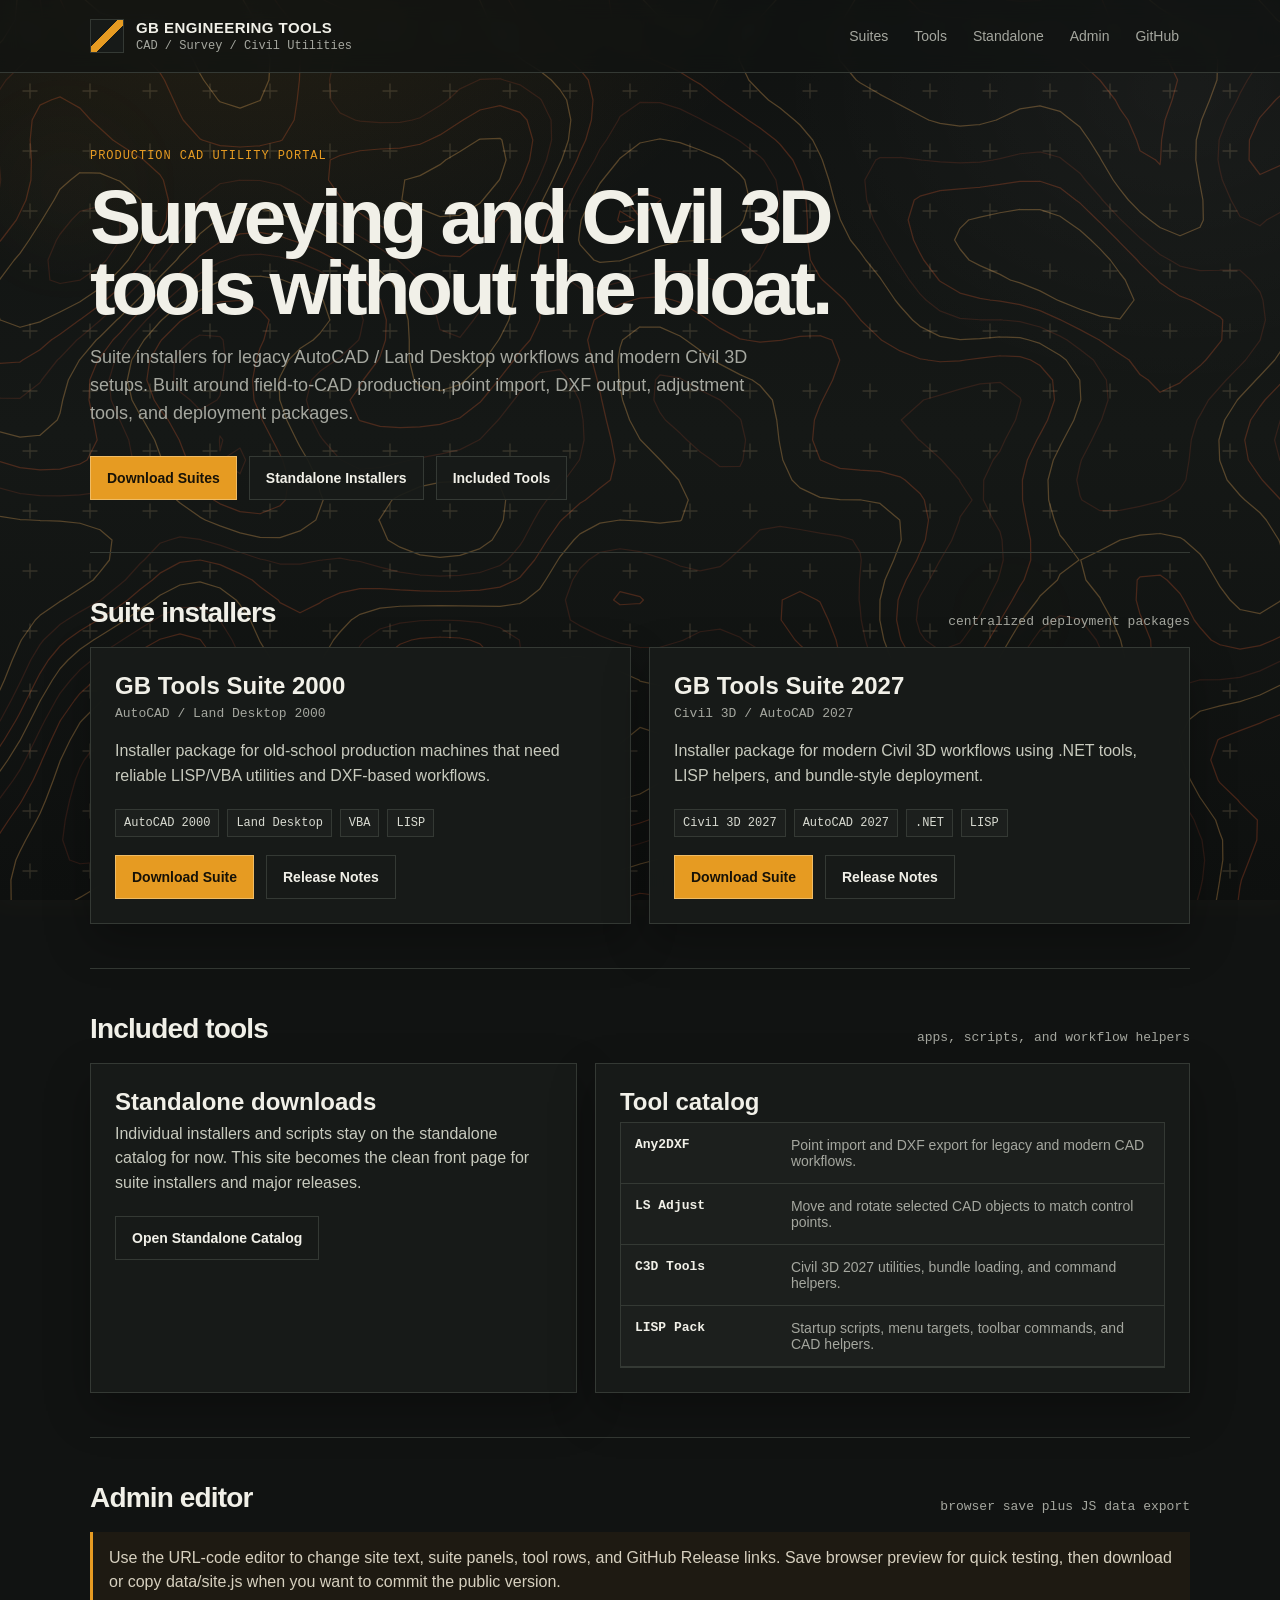
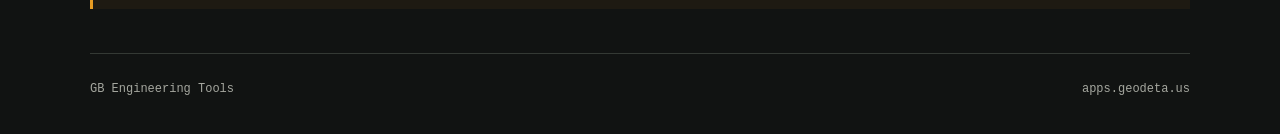
==== commit f5803711: "Bump stylesheet cache for tidy background" ====
--- a/docs/index.html
+++ b/docs/index.html
@@ -4,7 +4,7 @@
   <meta charset="UTF-8">
   <meta name="viewport" content="width=device-width, initial-scale=1.0">
   <title>GB Engineering Tools</title>
-  <link rel="stylesheet" href="style.css?v=20260629svgcross">
+  <link rel="stylesheet" href="style.css?v=20260629tidybg">
 </head>
 <body>
   <div class="bg bg-base"></div>
--- a/docs/style.css
+++ b/docs/style.css
@@ -1 +1 @@
-:root{--bg:#111312;--panel:rgba(24,27,25,.93);--text:#f1f0e8;--muted:#a5a79f;--line:#343934;--accent:#e69b22;--mono:Consolas,monospace;--sans:Arial,Helvetica,sans-serif}*{box-sizing:border-box}body{margin:0;background:var(--bg);color:var(--text);font-family:var(--sans);overflow-x:hidden}a{color:inherit;text-decoration:none}.bg{position:fixed;inset:0;z-index:0;pointer-events:none}.bg-base{background:radial-gradient(900px 600px at 18% -8%,rgba(230,155,34,.1),transparent 62%),radial-gradient(700px 520px at 92% 10%,rgba(255,255,255,.035),transparent 58%),linear-gradient(180deg,#0b0e0d 0%,#101412 48%,#090c0b 100%)}.bg-topo{opacity:.34;background-image:url("assets/topo-contours.svg");background-repeat:repeat;background-size:1200px 675px;background-position:center;mix-blend-mode:screen;filter:drop-shadow(0 0 10px rgba(230,155,34,.06))}.bg-crosses{opacity:.16;background-repeat:repeat;background-size:180px 180px;background-image:url("data:image/svg+xml,%3Csvg xmlns='http://www.w3.org/2000/svg' viewBox='0 0 180 180' fill='none'%3E%3Cg stroke='%23f3d29b' stroke-width='1.35' stroke-linecap='round' opacity='.95'%3E%3Cpath d='M30 24v14M23 31h14'/%3E%3Cpath d='M90 24v14M83 31h14'/%3E%3Cpath d='M150 24v14M143 31h14'/%3E%3Cpath d='M30 84v14M23 91h14'/%3E%3Cpath d='M90 84v14M83 91h14'/%3E%3Cpath d='M150 84v14M143 91h14'/%3E%3Cpath d='M30 144v14M23 151h14'/%3E%3Cpath d='M90 144v14M83 151h14'/%3E%3Cpath d='M150 144v14M143 151h14'/%3E%3C/g%3E%3C/svg%3E");animation:crossDrift 28s linear infinite}.bg-crosses:before{content:"";position:absolute;inset:-16%;background:radial-gradient(circle 190px at 16% 28%,rgba(255,214,140,.14),transparent 70%),radial-gradient(circle 130px at 72% 64%,rgba(255,214,140,.09),transparent 68%),radial-gradient(circle 115px at 44% 82%,rgba(255,214,140,.07),transparent 68%);filter:blur(30px);animation:crossGlowMove 18s ease-in-out infinite alternate}.bg-crosses:after{content:"";position:absolute;inset:0;background-image:inherit;background-size:inherit;background-repeat:inherit;background-position:inherit;opacity:.9;filter:drop-shadow(0 0 7px rgba(255,210,120,.5));-webkit-mask-image:radial-gradient(circle 175px at 18% 28%,#000 0 38%,transparent 70%),radial-gradient(circle 125px at 74% 62%,#000 0 36%,transparent 68%),radial-gradient(circle 105px at 42% 82%,#000 0 34%,transparent 66%);mask-image:radial-gradient(circle 175px at 18% 28%,#000 0 38%,transparent 70%),radial-gradient(circle 125px at 74% 62%,#000 0 36%,transparent 68%),radial-gradient(circle 105px at 42% 82%,#000 0 34%,transparent 66%);animation:crossDrift 28s linear infinite,crossMaskMove 18s ease-in-out infinite alternate}@keyframes crossDrift{to{background-position:180px 180px}}@keyframes crossGlowMove{0%{background:radial-gradient(circle 190px at 16% 28%,rgba(255,214,140,.14),transparent 70%),radial-gradient(circle 130px at 72% 64%,rgba(255,214,140,.09),transparent 68%),radial-gradient(circle 115px at 44% 82%,rgba(255,214,140,.07),transparent 68%)}50%{background:radial-gradient(circle 230px at 58% 20%,rgba(255,214,140,.14),transparent 70%),radial-gradient(circle 120px at 20% 68%,rgba(255,214,140,.09),transparent 68%),radial-gradient(circle 95px at 82% 78%,rgba(255,214,140,.07),transparent 68%)}100%{background:radial-gradient(circle 200px at 82% 34%,rgba(255,214,140,.14),transparent 70%),radial-gradient(circle 145px at 36% 74%,rgba(255,214,140,.09),transparent 68%),radial-gradient(circle 105px at 12% 54%,rgba(255,214,140,.07),transparent 68%)}}@keyframes crossMaskMove{0%{-webkit-mask-image:radial-gradient(circle 175px at 18% 28%,#000 0 38%,transparent 70%),radial-gradient(circle 125px at 74% 62%,#000 0 36%,transparent 68%),radial-gradient(circle 105px at 42% 82%,#000 0 34%,transparent 66%);mask-image:radial-gradient(circle 175px at 18% 28%,#000 0 38%,transparent 70%),radial-gradient(circle 125px at 74% 62%,#000 0 36%,transparent 68%),radial-gradient(circle 105px at 42% 82%,#000 0 34%,transparent 66%)}50%{-webkit-mask-image:radial-gradient(circle 230px at 58% 20%,#000 0 38%,transparent 70%),radial-gradient(circle 120px at 20% 68%,#000 0 36%,transparent 68%),radial-gradient(circle 95px at 82% 78%,#000 0 34%,transparent 66%);mask-image:radial-gradient(circle 230px at 58% 20%,#000 0 38%,transparent 70%),radial-gradient(circle 120px at 20% 68%,#000 0 36%,transparent 68%),radial-gradient(circle 95px at 82% 78%,#000 0 34%,transparent 66%)}100%{-webkit-mask-image:radial-gradient(circle 200px at 82% 34%,#000 0 38%,transparent 70%),radial-gradient(circle 145px at 36% 74%,#000 0 36%,transparent 68%),radial-gradient(circle 105px at 12% 54%,#000 0 34%,transparent 66%);mask-image:radial-gradient(circle 200px at 82% 34%,#000 0 38%,transparent 70%),radial-gradient(circle 145px at 36% 74%,#000 0 36%,transparent 68%),radial-gradient(circle 105px at 12% 54%,#000 0 34%,transparent 66%)}}header{position:relative;z-index:1;border-bottom:1px solid var(--line);background:rgba(17,19,18,.74);backdrop-filter:blur(10px)}nav,.site{width:min(1100px,calc(100% - 32px));margin:0 auto}nav{min-height:72px;display:flex;align-items:center;justify-content:space-between;gap:22px;padding:12px 0}.site{position:relative;z-index:1}.brand{display:flex;align-items:center;gap:12px}.mark{width:34px;height:34px;border:1px solid var(--line);background:linear-gradient(135deg,transparent 0 42%,var(--accent) 42% 58%,transparent 58%),var(--panel)}.brand strong{text-transform:uppercase;font-size:15px;letter-spacing:.03em}.brand span{display:block;color:var(--muted);font-family:var(--mono);font-size:12px;margin-top:2px}.links{display:flex;gap:4px;flex-wrap:wrap}.links a{color:var(--muted);padding:8px 10px;font-size:14px;border:1px solid transparent}.links a:hover{color:var(--text);border-color:var(--line)}.hero{padding:76px 0 52px;border-bottom:1px solid var(--line)}.kicker{color:var(--accent);font-family:var(--mono);font-size:12px;text-transform:uppercase;letter-spacing:.08em;margin-bottom:18px}h1{max-width:780px;margin:0;font-size:clamp(42px,6vw,78px);line-height:.92;letter-spacing:-.055em}.lead{max-width:680px;margin:22px 0 28px;color:var(--muted);font-size:18px;line-height:1.55}.actions{display:flex;flex-wrap:wrap;gap:12px}.btn{display:inline-flex;align-items:center;justify-content:center;min-height:44px;padding:0 16px;border:1px solid var(--line);background:rgba(24,27,25,.9);color:var(--text);font-weight:700;font-size:14px}.btn.primary{background:var(--accent);border-color:#efbb64;color:#171207}section{padding:44px 0;border-bottom:1px solid var(--line)}.section-head{display:flex;justify-content:space-between;align-items:end;gap:20px;margin-bottom:18px}h2{margin:0;font-size:28px;letter-spacing:-.03em}.section-head p{margin:0;color:var(--muted);font-family:var(--mono);font-size:13px}.grid{display:grid;grid-template-columns:repeat(2,minmax(0,1fr));gap:18px}.card{border:1px solid var(--line);background:var(--panel);padding:24px;box-shadow:0 18px 42px rgba(0,0,0,.28);backdrop-filter:blur(10px)}.card h3{margin:0 0 6px;font-size:24px}.sub{color:var(--muted);font-family:var(--mono);font-size:13px;margin-bottom:18px}.card p{margin:0 0 20px;color:#c8cabe;line-height:1.55}.details{display:flex;flex-wrap:wrap;gap:8px;margin-bottom:18px}.tag{border:1px solid var(--line);background:rgba(255,255,255,.025);color:#d9dbd2;padding:6px 8px;font-family:var(--mono);font-size:12px}.split{display:grid;grid-template-columns:.9fr 1.1fr;gap:18px}.tool-list{border:1px solid var(--line);background:rgba(255,255,255,.02);max-height:300px;overflow:auto}.tool-row{display:grid;grid-template-columns:140px 1fr;gap:16px;padding:14px;border-bottom:1px solid var(--line)}.tool-row strong{font-family:var(--mono);font-size:13px}.tool-row span{color:var(--muted);font-size:14px}.note{border-left:3px solid var(--accent);padding:14px 16px;background:rgba(230,155,34,.06);color:#d7d0bf;line-height:1.55}footer{padding:28px 0 38px;color:var(--muted);font-family:var(--mono);font-size:12px;display:flex;justify-content:space-between;gap:18px}@media(max-width:820px){nav{align-items:flex-start;flex-direction:column}.grid,.split{grid-template-columns:1fr}.tool-row{grid-template-columns:1fr;gap:6px}.section-head,footer{align-items:flex-start;flex-direction:column}}
+:root{--bg:#111312;--panel:rgba(24,27,25,.93);--text:#f1f0e8;--muted:#a5a79f;--line:#343934;--accent:#e69b22;--mono:Consolas,monospace;--sans:Arial,Helvetica,sans-serif}*{box-sizing:border-box}body{margin:0;background:var(--bg);color:var(--text);font-family:var(--sans);overflow-x:hidden}a{color:inherit;text-decoration:none}.bg{position:fixed;inset:0;z-index:0;pointer-events:none}.bg-base{background:radial-gradient(900px 600px at 18% -8%,rgba(230,155,34,.1),transparent 62%),radial-gradient(700px 520px at 92% 10%,rgba(255,255,255,.035),transparent 58%),linear-gradient(180deg,#0b0e0d 0%,#101412 48%,#090c0b 100%)}.bg-topo{opacity:.34;background-image:url("assets/topo-contours.svg");background-repeat:no-repeat;background-size:cover;background-position:center center;mix-blend-mode:screen;filter:drop-shadow(0 0 10px rgba(230,155,34,.06))}.bg-crosses{opacity:.16;background-repeat:repeat;background-size:180px 180px;background-position:0 0;background-image:url("data:image/svg+xml,%3Csvg xmlns='http://www.w3.org/2000/svg' viewBox='0 0 180 180' fill='none'%3E%3Cg stroke='%23f3d29b' stroke-width='1.35' stroke-linecap='round' opacity='.95'%3E%3Cpath d='M30 24v14M23 31h14'/%3E%3Cpath d='M90 24v14M83 31h14'/%3E%3Cpath d='M150 24v14M143 31h14'/%3E%3Cpath d='M30 84v14M23 91h14'/%3E%3Cpath d='M90 84v14M83 91h14'/%3E%3Cpath d='M150 84v14M143 91h14'/%3E%3Cpath d='M30 144v14M23 151h14'/%3E%3Cpath d='M90 144v14M83 151h14'/%3E%3Cpath d='M150 144v14M143 151h14'/%3E%3C/g%3E%3C/svg%3E");animation:crossDrift 28s linear infinite}.bg-crosses:before{content:"";position:absolute;inset:-16%;background:radial-gradient(circle 190px at 16% 28%,rgba(255,214,140,.14),transparent 70%),radial-gradient(circle 130px at 72% 64%,rgba(255,214,140,.09),transparent 68%),radial-gradient(circle 115px at 44% 82%,rgba(255,214,140,.07),transparent 68%);filter:blur(30px);animation:crossGlowMove 18s ease-in-out infinite alternate}.bg-crosses:after{display:none}@keyframes crossDrift{to{background-position:180px 180px}}@keyframes crossGlowMove{0%{background:radial-gradient(circle 190px at 16% 28%,rgba(255,214,140,.14),transparent 70%),radial-gradient(circle 130px at 72% 64%,rgba(255,214,140,.09),transparent 68%),radial-gradient(circle 115px at 44% 82%,rgba(255,214,140,.07),transparent 68%)}50%{background:radial-gradient(circle 230px at 58% 20%,rgba(255,214,140,.14),transparent 70%),radial-gradient(circle 120px at 20% 68%,rgba(255,214,140,.09),transparent 68%),radial-gradient(circle 95px at 82% 78%,rgba(255,214,140,.07),transparent 68%)}100%{background:radial-gradient(circle 200px at 82% 34%,rgba(255,214,140,.14),transparent 70%),radial-gradient(circle 145px at 36% 74%,rgba(255,214,140,.09),transparent 68%),radial-gradient(circle 105px at 12% 54%,rgba(255,214,140,.07),transparent 68%)}}header{position:relative;z-index:1;border-bottom:1px solid var(--line);background:rgba(17,19,18,.74);backdrop-filter:blur(10px)}nav,.site{width:min(1100px,calc(100% - 32px));margin:0 auto}nav{min-height:72px;display:flex;align-items:center;justify-content:space-between;gap:22px;padding:12px 0}.site{position:relative;z-index:1}.brand{display:flex;align-items:center;gap:12px}.mark{width:34px;height:34px;border:1px solid var(--line);background:linear-gradient(135deg,transparent 0 42%,var(--accent) 42% 58%,transparent 58%),var(--panel)}.brand strong{text-transform:uppercase;font-size:15px;letter-spacing:.03em}.brand span{display:block;color:var(--muted);font-family:var(--mono);font-size:12px;margin-top:2px}.links{display:flex;gap:4px;flex-wrap:wrap}.links a{color:var(--muted);padding:8px 10px;font-size:14px;border:1px solid transparent}.links a:hover{color:var(--text);border-color:var(--line)}.hero{padding:76px 0 52px;border-bottom:1px solid var(--line)}.kicker{color:var(--accent);font-family:var(--mono);font-size:12px;text-transform:uppercase;letter-spacing:.08em;margin-bottom:18px}h1{max-width:780px;margin:0;font-size:clamp(42px,6vw,78px);line-height:.92;letter-spacing:-.055em}.lead{max-width:680px;margin:22px 0 28px;color:var(--muted);font-size:18px;line-height:1.55}.actions{display:flex;flex-wrap:wrap;gap:12px}.btn{display:inline-flex;align-items:center;justify-content:center;min-height:44px;padding:0 16px;border:1px solid var(--line);background:rgba(24,27,25,.9);color:var(--text);font-weight:700;font-size:14px}.btn.primary{background:var(--accent);border-color:#efbb64;color:#171207}section{padding:44px 0;border-bottom:1px solid var(--line)}.section-head{display:flex;justify-content:space-between;align-items:end;gap:20px;margin-bottom:18px}h2{margin:0;font-size:28px;letter-spacing:-.03em}.section-head p{margin:0;color:var(--muted);font-family:var(--mono);font-size:13px}.grid{display:grid;grid-template-columns:repeat(2,minmax(0,1fr));gap:18px}.card{border:1px solid var(--line);background:var(--panel);padding:24px;box-shadow:0 18px 42px rgba(0,0,0,.28);backdrop-filter:blur(10px)}.card h3{margin:0 0 6px;font-size:24px}.sub{color:var(--muted);font-family:var(--mono);font-size:13px;margin-bottom:18px}.card p{margin:0 0 20px;color:#c8cabe;line-height:1.55}.details{display:flex;flex-wrap:wrap;gap:8px;margin-bottom:18px}.tag{border:1px solid var(--line);background:rgba(255,255,255,.025);color:#d9dbd2;padding:6px 8px;font-family:var(--mono);font-size:12px}.split{display:grid;grid-template-columns:.9fr 1.1fr;gap:18px}.tool-list{border:1px solid var(--line);background:rgba(255,255,255,.02);max-height:300px;overflow:auto}.tool-row{display:grid;grid-template-columns:140px 1fr;gap:16px;padding:14px;border-bottom:1px solid var(--line)}.tool-row strong{font-family:var(--mono);font-size:13px}.tool-row span{color:var(--muted);font-size:14px}.note{border-left:3px solid var(--accent);padding:14px 16px;background:rgba(230,155,34,.06);color:#d7d0bf;line-height:1.55}footer{padding:28px 0 38px;color:var(--muted);font-family:var(--mono);font-size:12px;display:flex;justify-content:space-between;gap:18px}@media(max-width:820px){nav{align-items:flex-start;flex-direction:column}.grid,.split{grid-template-columns:1fr}.tool-row{grid-template-columns:1fr;gap:6px}.section-head,footer{align-items:flex-start;flex-direction:column}}
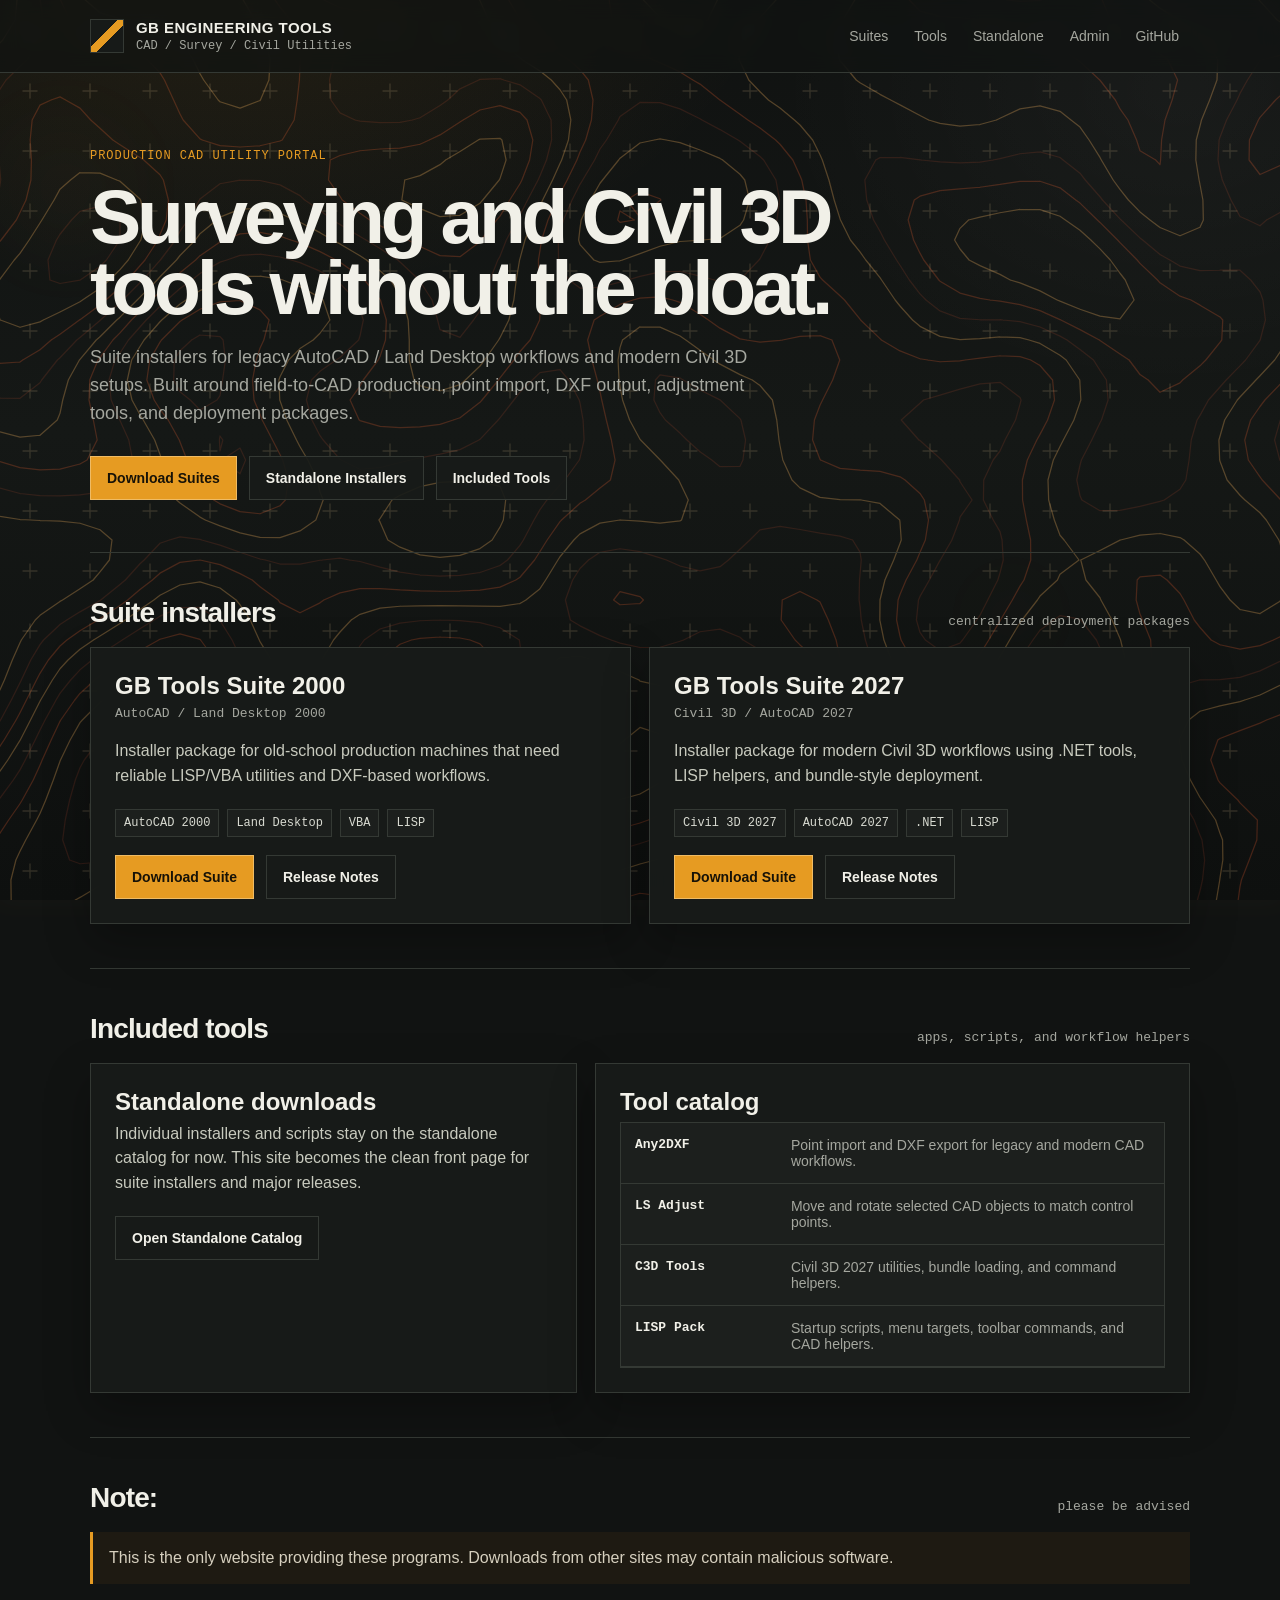
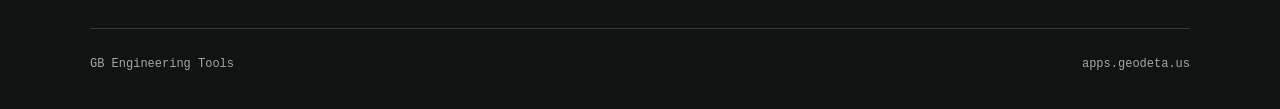
==== commit 50197602: "Remove editor URL code from admin link" ====
--- a/docs/index.html
+++ b/docs/index.html
@@ -24,7 +24,7 @@
         <a href="#suites" id="navSuites">Suites</a>
         <a href="#tools" id="navTools">Tools</a>
         <a href="#standalone" id="navStandalone">Standalone</a>
-        <a href="editor.html?code=gbadmin" id="navAdmin">Admin</a>
+        <a href="editor.html" id="navAdmin">Admin</a>
         <a href="https://github.com/simplist1/gbengtools" id="navGithub" target="_blank" rel="noopener">GitHub</a>
       </div>
     </nav>
@@ -93,7 +93,7 @@
         <h2 id="adminTitle">Admin editor</h2>
         <p id="adminCaption">browser save plus JS data export</p>
       </div>
-      <div class="note" id="adminNote">Use the URL-code editor to change site text, suite panels, tool rows, and GitHub Release links. Save browser preview for quick testing, then download or copy data/site.js when you want to commit the public version.</div>
+      <div class="note" id="adminNote">Use the GitHub-protected editor to change site text, suite panels, tool rows, and GitHub Release links. Commit site.js to publish the public version.</div>
     </section>
 
     <footer>
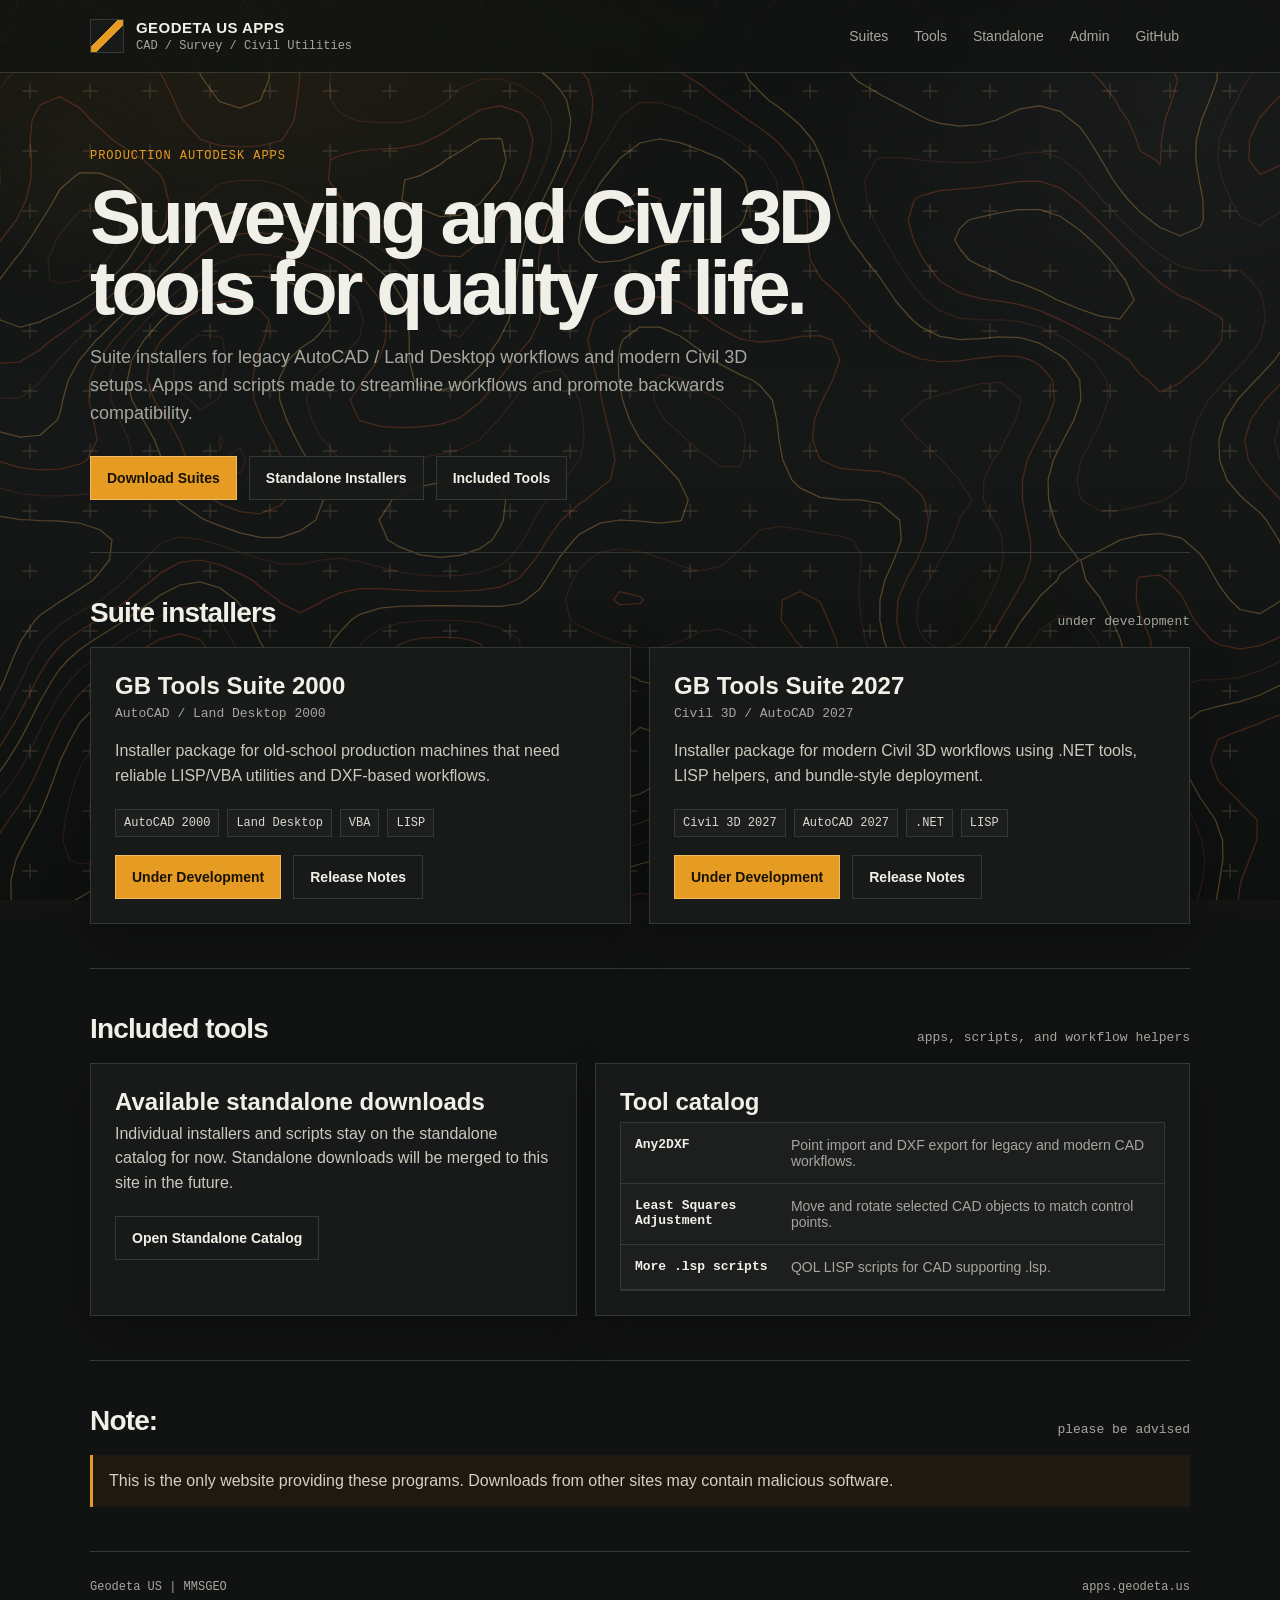
==== commit b98c88af: "Wire public announcement host" ====
--- a/docs/index.html
+++ b/docs/index.html
@@ -4,12 +4,15 @@
   <meta charset="UTF-8">
   <meta name="viewport" content="width=device-width, initial-scale=1.0">
   <title>GB Engineering Tools</title>
-  <link rel="stylesheet" href="style.css?v=20260629tidybg">
+  <link rel="stylesheet" href="style.css?v=20260701announcements">
+  <link rel="stylesheet" href="announcements.css?v=20260701announcements">
 </head>
 <body>
   <div class="bg bg-base"></div>
   <div class="bg bg-topo"></div>
   <div class="bg bg-crosses"></div>
+
+  <div id="announcementHost" hidden></div>
 
   <header>
     <nav>
@@ -102,7 +105,7 @@
     </footer>
   </main>
 
-  <script src="data/site.js?v=20260629sync"></script>
-  <script src="script.js?v=20260629sync"></script>
+  <script src="data/site.js?v=20260701announcements"></script>
+  <script src="script.js?v=20260701announcements"></script>
 </body>
 </html>
--- a/docs/announcements.css
+++ b/docs/announcements.css
@@ -0,0 +1,17 @@
+body.has-update-notice{padding-top:var(--update-notice-height,0px)}
+#announcementHost{position:relative;z-index:2}
+#announcementHost[hidden]{display:none!important}
+.announcement-bar{border-bottom:1px solid var(--line);background:linear-gradient(90deg,rgba(230,155,34,.2),rgba(24,27,25,.98),rgba(230,155,34,.14));color:var(--text);overflow:hidden;box-shadow:0 10px 26px rgba(0,0,0,.2)}
+.announcement-inner{width:min(1100px,calc(100% - 32px));min-height:42px;margin:0 auto;display:flex;align-items:center;gap:14px}
+.announcement-label{flex:0 0 auto;border:1px solid rgba(230,155,34,.55);background:rgba(230,155,34,.15);color:var(--accent);font-family:var(--mono);font-size:11px;font-weight:800;letter-spacing:.08em;text-transform:uppercase;padding:5px 8px}
+.announcement-messages{min-width:0;flex:1;color:#f2e6d0;font-weight:800;line-height:1.35}
+.announcement-track{display:inline-flex;align-items:center;gap:16px;max-width:100%;white-space:normal}
+.announcement-marquee{overflow:hidden;white-space:nowrap}
+.announcement-marquee .announcement-track{max-width:none;min-width:max-content;white-space:nowrap;animation:announcementScroll var(--announcement-speed,28s) linear infinite}
+.announcement-marquee:hover .announcement-track{animation-play-state:paused}
+.announcement-item{display:inline-flex;align-items:center;gap:8px}
+.announcement-sep{color:var(--accent);opacity:.8}
+.announcement-link{color:var(--accent);text-decoration:underline;text-underline-offset:3px}
+@keyframes announcementScroll{from{transform:translateX(100%)}to{transform:translateX(-100%)}}
+@media(max-width:820px){.announcement-inner{align-items:flex-start;flex-direction:column;padding:10px 0}.announcement-marquee .announcement-track{animation-duration:calc(var(--announcement-speed,28s) * 1.35)}}
+@media(prefers-reduced-motion:reduce){.announcement-marquee{white-space:normal}.announcement-marquee .announcement-track{animation:none;min-width:0;white-space:normal;transform:none}}
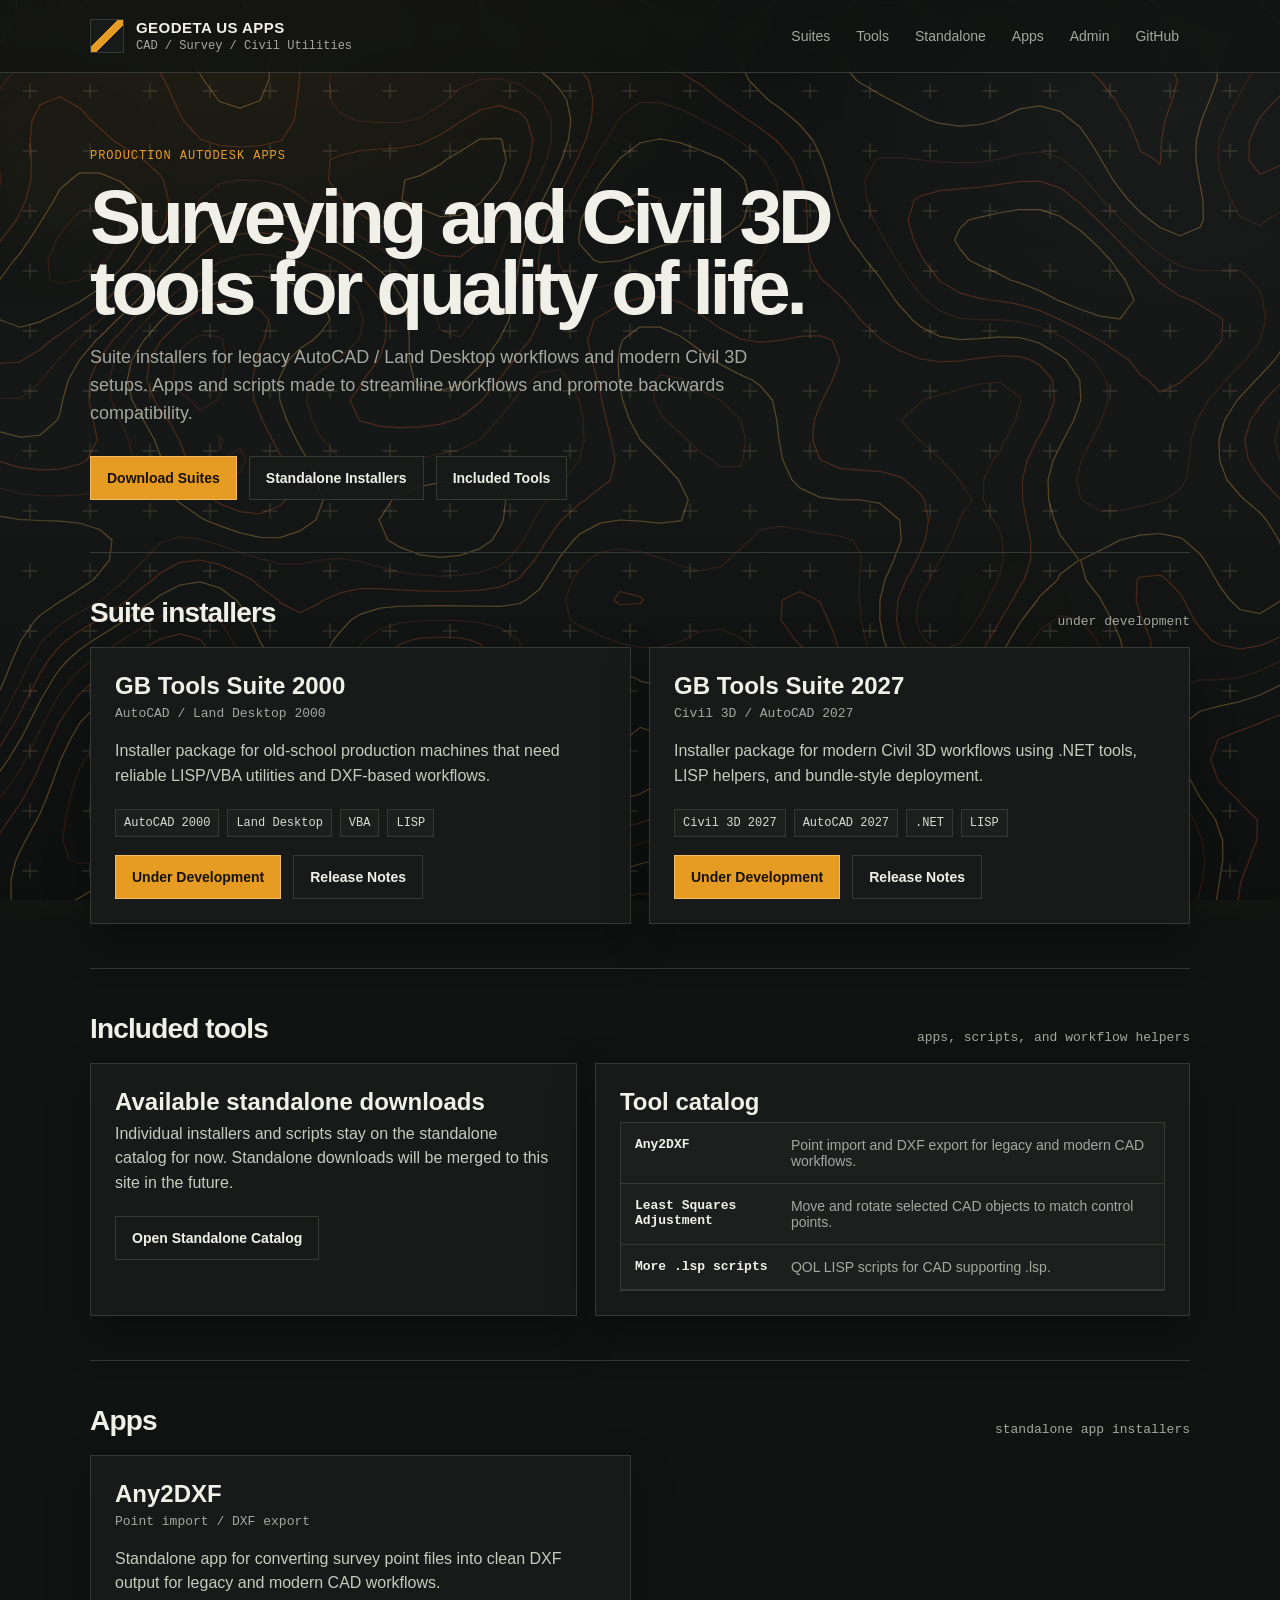
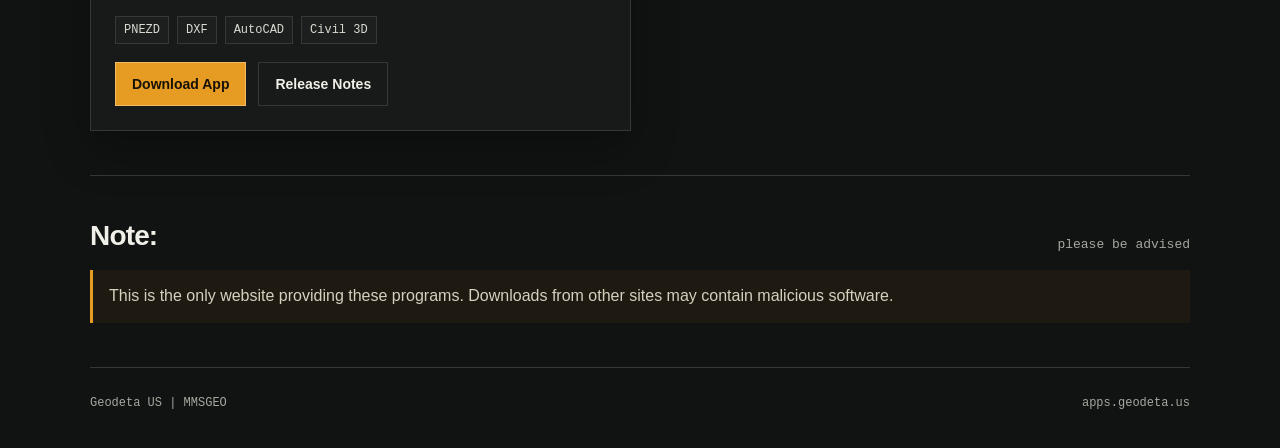
==== commit bbef1b8c: "Add public Apps section" ====
--- a/docs/index.html
+++ b/docs/index.html
@@ -4,8 +4,8 @@
   <meta charset="UTF-8">
   <meta name="viewport" content="width=device-width, initial-scale=1.0">
   <title>GB Engineering Tools</title>
-  <link rel="stylesheet" href="style.css?v=20260701announcements">
-  <link rel="stylesheet" href="announcements.css?v=20260701announcements">
+  <link rel="stylesheet" href="style.css?v=20260707apps">
+  <link rel="stylesheet" href="announcements.css?v=20260707apps">
 </head>
 <body>
   <div class="bg bg-base"></div>
@@ -27,6 +27,7 @@
         <a href="#suites" id="navSuites">Suites</a>
         <a href="#tools" id="navTools">Tools</a>
         <a href="#standalone" id="navStandalone">Standalone</a>
+        <a href="#apps" id="navApps">Apps</a>
         <a href="editor.html" id="navAdmin">Admin</a>
         <a href="https://github.com/simplist1/gbengtools" id="navGithub" target="_blank" rel="noopener">GitHub</a>
       </div>
@@ -91,6 +92,22 @@
       </div>
     </section>
 
+    <section id="apps">
+      <div class="section-head">
+        <h2 id="appsTitle">Apps</h2>
+        <p id="appsCaption">standalone app installers</p>
+      </div>
+      <div class="grid" id="appGrid">
+        <article class="card">
+          <h3>Any2DXF</h3>
+          <div class="sub">Point import / DXF export</div>
+          <p>Standalone app for converting survey point files into clean DXF output for legacy and modern CAD workflows.</p>
+          <div class="details"><span class="tag">PNEZD</span><span class="tag">DXF</span><span class="tag">AutoCAD</span><span class="tag">Civil 3D</span></div>
+          <div class="actions"><a class="btn primary" href="https://simplist1.github.io/any2dxf_releases/">Download App</a><a class="btn" href="https://simplist1.github.io/any2dxf_releases/">Release Notes</a></div>
+        </article>
+      </div>
+    </section>
+
     <section id="admin">
       <div class="section-head">
         <h2 id="adminTitle">Admin editor</h2>
@@ -105,7 +122,7 @@
     </footer>
   </main>
 
-  <script src="data/site.js?v=20260701announcements"></script>
-  <script src="script.js?v=20260701announcements"></script>
+  <script src="data/site.js?v=20260707apps"></script>
+  <script src="script.js?v=20260707apps"></script>
 </body>
 </html>
